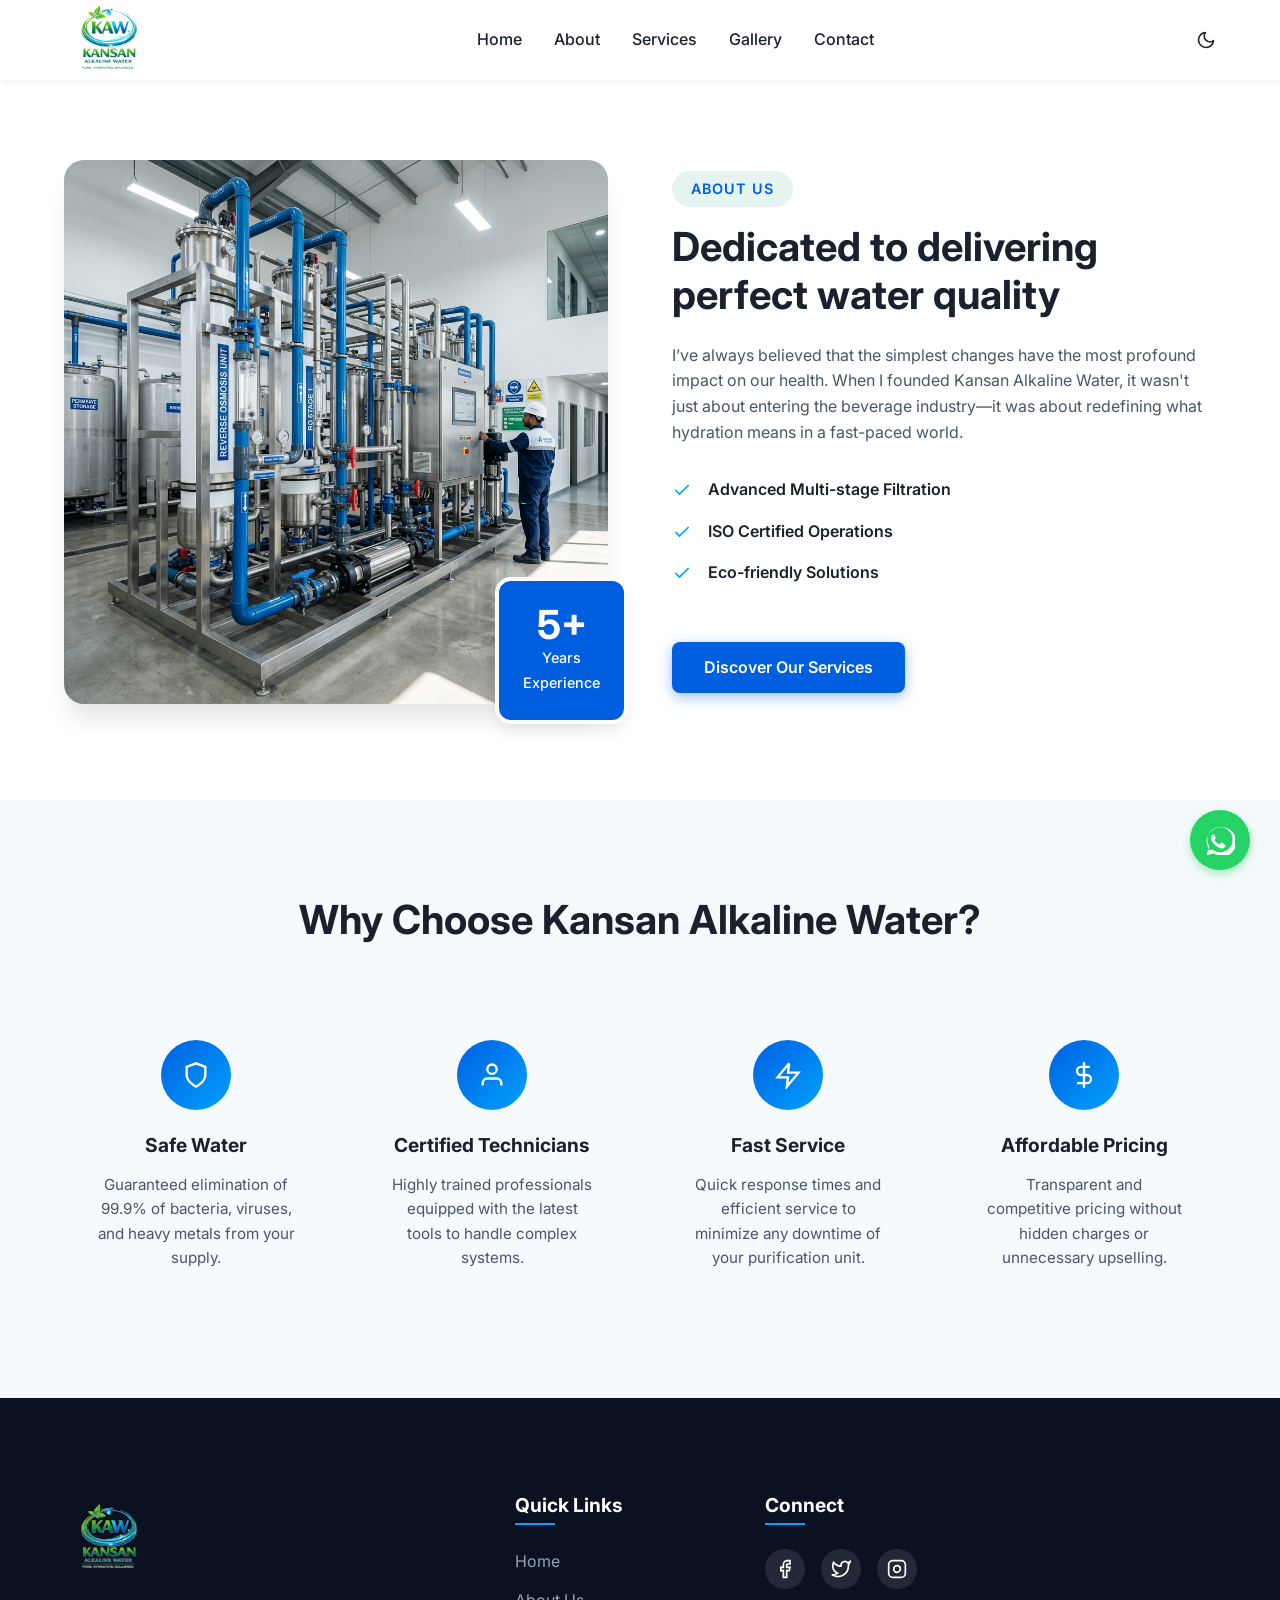
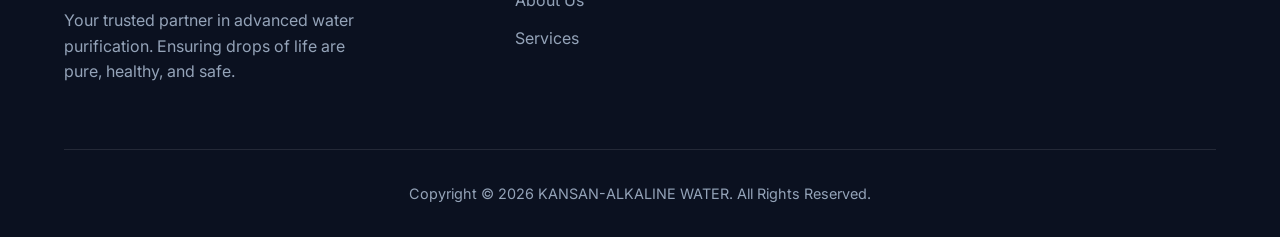
==== about.html @ c87a44a2 "first commit" ====
<!DOCTYPE html>
<html lang="en">

<head>
    <meta charset="UTF-8">
    <meta name="viewport" content="width=device-width, initial-scale=1.0">
    <link rel="icon" type="image/png" href="images/main_logo.png">
    <title>About Us | Kansan Alkaline Water</title>
    <meta name="description"
        content="Learn about Kansan Alkaline Water and our mission to provide the highest quality water purification solutions in Mathura. Over 5 years of experience in RO technology.">
    
    <!-- Canonical Tag -->
    <link rel="canonical" href="https://kansanalkalinewater.com/about.html">

    <!-- Open Graph / Facebook -->
    <meta property="og:type" content="website">
    <meta property="og:url" content="https://kansanalkalinewater.com/about.html">
    <meta property="og:title" content="About Us | Kansan Alkaline Water">
    <meta property="og:description" content="Dedicated to delivering perfect water quality with advanced RO technology. Learn about our journey and expertise.">
    <meta property="og:image" content="https://kansanalkalinewater.com/images/meta-banner.jpg">

    <!-- Twitter -->
    <meta property="twitter:card" content="summary_large_image">
    <meta property="twitter:url" content="https://kansanalkalinewater.com/about.html">
    <meta property="twitter:title" content="About Us | Kansan Alkaline Water">
    <meta property="twitter:description" content="Dedicated to delivering perfect water quality with advanced RO technology. Learn about our journey and expertise.">
    <meta property="twitter:image" content="https://kansanalkalinewater.com/images/meta-banner.jpg">

    <link rel="preconnect" href="https://fonts.googleapis.com">
    <link rel="preconnect" href="https://fonts.gstatic.com" crossorigin>
    <link href="https://fonts.googleapis.com/css2?family=Inter:wght@300;400;500;600;700&display=swap" rel="stylesheet">
    <link rel="stylesheet" href="style.css">
</head>
</head>

<body>

    <!-- Sticky Navbar -->
    <header class="navbar" id="navbar">
        <div class="container nav-container">
            <a href="index.html" class="logo">
                <img src="images/main_logo.png" alt="KANSAN-ALKALINE WATER" height="90px" width="90px">

                <!-- <img src="images/ro_logo.jpeg" alt="Logo" class="nav-logo-img"> -->
            </a>
            <nav class="nav-links">
                <a href="index.html">Home</a>
                <a href="about.html">About</a>
                <a href="services.html">Services</a>
                <a href="gallery.html">Gallery</a>
                <a href="contact.html">Contact</a>
            </nav>
            <div class="header-actions">
                <button class="theme-toggle" aria-label="Toggle Dark Mode">
                    <svg class="moon-icon" xmlns="http://www.w3.org/2000/svg" width="20" height="20" viewBox="0 0 24 24"
                        fill="none" stroke="currentColor" stroke-width="2" stroke-linecap="round"
                        stroke-linejoin="round">
                        <path d="M21 12.79A9 9 0 1 1 11.21 3 7 7 0 0 0 21 12.79z"></path>
                    </svg>
                    <svg class="sun-icon" xmlns="http://www.w3.org/2000/svg" width="20" height="20" viewBox="0 0 24 24"
                        fill="none" stroke="currentColor" stroke-width="2" stroke-linecap="round"
                        stroke-linejoin="round">
                        <circle cx="12" cy="12" r="5"></circle>
                        <line x1="12" y1="1" x2="12" y2="3"></line>
                        <line x1="12" y1="21" x2="12" y2="23"></line>
                        <line x1="4.22" y1="4.22" x2="5.64" y2="5.64"></line>
                        <line x1="18.36" y1="18.36" x2="19.78" y2="19.78"></line>
                        <line x1="1" y1="12" x2="3" y2="12"></line>
                        <line x1="21" y1="12" x2="23" y2="12"></line>
                        <line x1="4.22" y1="19.78" x2="5.64" y2="18.36"></line>
                        <line x1="18.36" y1="5.64" x2="19.78" y2="4.22"></line>
                    </svg>
                </button>
                <div class="hamburger" id="hamburger">
                    <span class="bar"></span>
                    <span class="bar"></span>
                    <span class="bar"></span>
                </div>
            </div>
        </div>
    </header>

    <!-- Mobile Menu Overlay -->
    <div class="mobile-menu" id="mobile-menu">
        <a href="index.html" class="mobile-link">Home</a>
        <a href="about.html" class="mobile-link">About</a>
        <a href="services.html" class="mobile-link">Services</a>
        <a href="gallery.html" class="mobile-link">Gallery</a>
        <a href="contact.html" class="mobile-link">Contact</a>
    </div>

    <main>
        <!-- About Section -->
        <section id="about" class="section about-section" style="padding-top: 10rem;">
        <div class="container about-container">
            <div class="about-image-wrapper reveal-left">
                <img src="images/about_ro.png" alt="Advanced RO Plant System" class="about-image" loading="lazy">
                <div class="experience-badge">
                    <span class="exp-number">5+</span>
                    <span class="exp-text">Years<br>Experience</span>
                </div>
            </div>
            <div class="about-content reveal-right">
                <div class="section-badge">About Us</div>
                <h2>Dedicated to delivering perfect water quality</h2>
                <p>I’ve always believed that the simplest changes have the most profound impact on our health. When I
                    founded Kansan Alkaline Water, it wasn't just about entering the beverage industry—it was about
                    redefining what hydration means in a fast-paced world.</p>
                <ul class="feature-list">
                    <li><svg viewBox="0 0 24 24" width="20" height="20" stroke="currentColor" stroke-width="2"
                            fill="none">
                            <polyline points="20 6 9 17 4 12"></polyline>
                        </svg> Advanced Multi-stage Filtration</li>
                    <li><svg viewBox="0 0 24 24" width="20" height="20" stroke="currentColor" stroke-width="2"
                            fill="none">
                            <polyline points="20 6 9 17 4 12"></polyline>
                        </svg> ISO Certified Operations</li>
                    <li><svg viewBox="0 0 24 24" width="20" height="20" stroke="currentColor" stroke-width="2"
                            fill="none">
                            <polyline points="20 6 9 17 4 12"></polyline>
                        </svg> Eco-friendly Solutions</li>
                </ul>
                <a href="services.html" class="btn btn-primary mt-4">Discover Our Services</a>
            </div>
        </div>
    </section>

    <!-- Why Choose Us Section -->
    <section class="section why-choose-us bg-light">
        <div class="container">
            <div class="section-header center reveal-up">
                <h2>Why Choose Kansan Alkaline Water?</h2>
            </div>
            <div class="features-grid">
                <div class="feature-item reveal-up">
                    <div class="feature-icon"><svg viewBox="0 0 24 24" width="28" height="28" stroke="currentColor"
                            stroke-width="2" fill="none">
                            <path d="M12 22s8-4 8-10V5l-8-3-8 3v7c0 6 8 10 8 10z"></path>
                        </svg></div>
                    <h4>Safe Water</h4>
                    <p>Guaranteed elimination of 99.9% of bacteria, viruses, and heavy metals from your supply.</p>
                </div>
                <div class="feature-item reveal-up delay-1">
                    <div class="feature-icon"><svg viewBox="0 0 24 24" width="28" height="28" stroke="currentColor"
                            stroke-width="2" fill="none">
                            <path d="M20 21v-2a4 4 0 0 0-4-4H8a4 4 0 0 0-4 4v2"></path>
                            <circle cx="12" cy="7" r="4"></circle>
                        </svg></div>
                    <h4>Certified Technicians</h4>
                    <p>Highly trained professionals equipped with the latest tools to handle complex systems.</p>
                </div>
                <div class="feature-item reveal-up delay-2">
                    <div class="feature-icon"><svg viewBox="0 0 24 24" width="28" height="28" stroke="currentColor"
                            stroke-width="2" fill="none">
                            <polyline points="13 2 3 14 12 14 11 22 21 10 12 10 13 2"></polyline>
                        </svg></div>
                    <h4>Fast Service</h4>
                    <p>Quick response times and efficient service to minimize any downtime of your purification unit.
                    </p>
                </div>
                <div class="feature-item reveal-up delay-3">
                    <div class="feature-icon"><svg viewBox="0 0 24 24" width="28" height="28" stroke="currentColor"
                            stroke-width="2" fill="none">
                            <line x1="12" y1="1" x2="12" y2="23"></line>
                            <path d="M17 5H9.5a3.5 3.5 0 0 0 0 7h5a3.5 3.5 0 0 1 0 7H6"></path>
                        </svg></div>
                    <h4>Affordable Pricing</h4>
                    <p>Transparent and competitive pricing without hidden charges or unnecessary upselling.</p>
                </div>
            </div>
        </div>
    </section>

    </main>

    <!-- Floating WhatsApp Button -->
    <a href="https://wa.me/9760572420" target="_blank" rel="noopener noreferrer" class="whatsapp-btn"
        aria-label="Chat on WhatsApp">
        <svg viewBox="0 0 24 24" width="30" height="30" fill="white">
            <path
                d="M12.031 24c-1.78-.002-3.52-.45-5.06-1.28l-5.69 1.49 1.52-5.55A11.96 11.96 0 0 1 1.2 13.5C1.196 6.89 6.57 1.51 13.18 1.5c6.61.01 11.98 5.39 11.98 12-.01 6.61-5.38 11.99-11.99 12h-.14zm-5.46-3.8l.35.21c1.51.91 3.25 1.39 5.06 1.4 5.56 0 10.08-4.52 10.08-10.08S17.55 1.65 11.99 1.65 1.91 6.17 1.92 11.73c0 1.77.46 3.5 1.35 5.01l.23.38-.89 3.26 3.36-.88zm8.79-5.18c-.28-.14-1.63-.8-1.88-.9-.25-.09-.43-.14-.62.14-.19.28-.71.9-.87 1.09-.16.18-.32.21-.59.07-.28-.14-1.16-.43-2.21-1.37-.81-.73-1.35-1.63-1.51-1.91-.16-.28-.02-.43.12-.57.13-.13.28-.32.42-.48.14-.16.19-.28.28-.46.09-.19.05-.35-.02-.48-.07-.14-.62-1.5-.85-2.05-.22-.54-.45-.47-.62-.48h-.53c-.19 0-.5.07-.76.35-.26.28-1 1.01-1 2.45 0 1.44 1.03 2.83 1.17 3.01.14.18 2.05 3.25 4.96 4.5.69.3 1.23.48 1.65.61.69.22 1.32.19 1.82.11.56-.08 1.63-.67 1.86-1.31.23-.64.23-1.19.16-1.31-.07-.11-.26-.18-.54-.32z" />
        </svg>
    </a>

    <!-- Footer -->
    <footer class="footer">
        <div class="container">
            <div class="footer-grid">
                <div class="footer-col">
                    <div class="footer-logo">
                        <img src="images/main_logo.png" alt="Logo" class="nav-logo-img">
                    </div>
                    <p class="footer-text">Your trusted partner in advanced water purification. Ensuring drops of life
                        are pure, healthy, and safe.</p>
                </div>
                <div class="footer-col">
                    <h4>Quick Links</h4>
                    <ul class="footer-links">
                        <li><a href="index.html">Home</a></li>
                        <li><a href="about.html">About Us</a></li>
                        <li><a href="services.html">Services</a></li>
                    </ul>
                </div>

                <div class="footer-col">
                    <h4>Connect</h4>
                    <div class="social-links">
                        <a href="#" aria-label="Facebook"><svg viewBox="0 0 24 24" width="20" height="20"
                                stroke="currentColor" stroke-width="2" fill="none">
                                <path d="M18 2h-3a5 5 0 0 0-5 5v3H7v4h3v8h4v-8h3l1-4h-4V7a1 1 0 0 1 1-1h3z"></path>
                            </svg></a>
                        <a href="#" aria-label="Twitter"><svg viewBox="0 0 24 24" width="20" height="20"
                                stroke="currentColor" stroke-width="2" fill="none">
                                <path
                                    d="M23 3a10.9 10.9 0 0 1-3.14 1.53 4.48 4.48 0 0 0-7.86 3v1A10.66 10.66 0 0 1 3 4s-4 9 5 13a11.64 11.64 0 0 1-7 2c9 5 20 0 20-11.5a4.5 4.5 0 0 0-.08-.83A7.72 7.72 0 0 0 23 3z">
                                </path>
                            </svg></a>
                        <a href="#" aria-label="Instagram"><svg viewBox="0 0 24 24" width="20" height="20"
                                stroke="currentColor" stroke-width="2" fill="none">
                                <rect x="2" y="2" width="20" height="20" rx="5" ry="5"></rect>
                                <path d="M16 11.37A4 4 0 1 1 12.63 8 4 4 0 0 1 16 11.37z"></path>
                                <line x1="17.5" y1="6.5" x2="17.51" y2="6.5"></line>
                            </svg></a>
                    </div>
                </div>
            </div>
            <div class="footer-bottom">
                <p>Copyright &copy; <span id="current-year"></span> KANSAN-ALKALINE WATER. All Rights Reserved.</p>
            </div>
        </div>
    </footer>

    <script src="script.js"></script>
</body>

</html>
---- style.css ----
:root {
  /* Minimal Color Palette */
  --primary-color: #005fdf;
  --secondary-color: #00a2ff;
  --light-aqua: #e6f4f1;
  --text-main: #1a202c;
  --text-muted: #4a5568;
  --bg-color: #ffffff;
  --bg-light: #f7fafc;
  --border-color: #e2e8f0;

  --card-bg: #ffffff;
  --nav-bg: rgba(255, 255, 255, 0.95);

  --shadow-sm: 0 4px 6px -1px rgba(0, 0, 0, 0.05);
  --shadow-md: 0 10px 15px -3px rgba(0, 0, 0, 0.08);
  --shadow-lg: 0 20px 25px -5px rgba(0, 0, 0, 0.1);
  --transition: all 0.3s cubic-bezier(0.4, 0, 0.2, 1);
  --font-family: 'Inter', sans-serif;
}

* {
  margin: 0;
  padding: 0;
  box-sizing: border-box;
}

html {
  scroll-behavior: smooth;
  font-size: 16px;
}

body {
  font-family: var(--font-family);
  color: var(--text-main);
  background-color: var(--bg-color);
  line-height: 1.6;
  overflow-x: hidden;
}

a {
  text-decoration: none;
  color: inherit;
}

ul {
  list-style: none;
}

img {
  max-width: 100%;
  height: auto;
  display: block;
}

/* Utilities */
.container {
  max-width: 1200px;
  margin: 0 auto;
  padding: 0 1.5rem;
}

.section {
  padding: 6rem 0;
}

.bg-light {
  background-color: var(--bg-light);
}

.section-header {
  text-align: center;
  margin-bottom: 4rem;
}

.section-header.center {
  text-align: center;
}

.section-badge {
  display: inline-block;
  padding: 0.4rem 1.2rem;
  background-color: var(--light-aqua);
  color: var(--primary-color);
  border-radius: 50px;
  font-weight: 600;
  font-size: 0.9rem;
  margin-bottom: 1rem;
  text-transform: uppercase;
  letter-spacing: 1px;
}

h1,
h2,
h3,
h4 {
  font-weight: 700;
  line-height: 1.2;
}

h2 {
  font-size: 2.5rem;
  margin-bottom: 1.5rem;
  color: var(--text-main);
}

/* Typography Gradient */
.gradient-text {
  background: linear-gradient(135deg, var(--primary-color), var(--secondary-color));
  -webkit-background-clip: text;
  -webkit-text-fill-color: transparent;
  background-clip: text;
}

.mt-4 {
  margin-top: 1.5rem;
}

/* Buttons */
.btn {
  display: inline-block;
  padding: 0.8rem 2rem;
  border-radius: 8px;
  font-weight: 600;
  font-size: 1rem;
  cursor: pointer;
  transition: var(--transition);
  text-align: center;
  border: none;
}

.btn-primary {
  background-color: var(--primary-color);
  color: white;
  box-shadow: 0 4px 14px 0 rgba(0, 95, 223, 0.39);
}

.btn-primary:hover {
  background-color: var(--secondary-color);
  transform: translateY(-2px);
  box-shadow: 0 6px 20px rgba(0, 162, 255, 0.4);
}

.btn-secondary {
  background-color: transparent;
  color: var(--primary-color);
  border: 2px solid var(--primary-color);
}

.btn-secondary:hover {
  background-color: var(--light-aqua);
  border-color: var(--primary-color);
}

/* Navbar */
.navbar {
  position: fixed;
  top: 0;
  left: 0;
  width: 100%;
  background-color: var(--nav-bg);
  backdrop-filter: blur(10px);
  z-index: 1000;
  box-shadow: var(--shadow-sm);
  transition: var(--transition);
}

.nav-container {
  display: flex;
  justify-content: space-between;
  align-items: center;
  height: 80px;
}

.logo {
  display: flex;
  align-items: center;
  gap: 0.5rem;
  font-size: 1.5rem;
  font-weight: 700;
  color: var(--primary-color);
}

.nav-logo-img {
  max-height: 50px;
  width: auto;
  object-fit: contain;
}

.footer-logo img {
  max-height: 90px;
  width: auto;
  object-fit: contain;
}

.nav-links {
  display: flex;
  gap: 2rem;
}

.nav-links a {
  font-weight: 500;
  color: var(--text-main);
  position: relative;
  transition: var(--transition);
}

.nav-links a::after {
  content: '';
  position: absolute;
  bottom: -4px;
  left: 0;
  width: 0;
  height: 2px;
  background-color: var(--primary-color);
  transition: var(--transition);
}

.nav-links a:hover {
  color: var(--primary-color);
}

.nav-links a:hover::after {
  width: 100%;
}

.hamburger {
  display: none;
  flex-direction: column;
  gap: 6px;
  cursor: pointer;
  z-index: 1001;
}

.hamburger .bar {
  width: 25px;
  height: 3px;
  background-color: var(--text-main);
  transition: var(--transition);
}

.hamburger.active .bar:nth-child(1) {
  transform: translateY(9px) rotate(45deg);
}

.hamburger.active .bar:nth-child(2) {
  opacity: 0;
}

.hamburger.active .bar:nth-child(3) {
  transform: translateY(-9px) rotate(-45deg);
}

.mobile-menu {
  position: fixed;
  top: 0;
  left: 100%;
  width: 100%;
  height: 100vh;
  background-color: var(--bg-color);
  display: flex;
  flex-direction: column;
  align-items: center;
  justify-content: center;
  gap: 2rem;
  transition: var(--transition);
  z-index: 999;
}

.mobile-menu.active {
  left: 0;
}

.mobile-link {
  font-size: 1.5rem;
  font-weight: 600;
  color: var(--text-main);
}

/* Hero Section */
.hero {
  height: 100vh;
  background: url("images/water_building.jpeg") center/cover no-repeat;
  position: relative;
  display: flex;
  align-items: center;
  justify-content: center;
  text-align: center;
  color: white;
}

.overlay {
  position: absolute;
  top: 0;
  left: 0;
  width: 100%;
  height: 100%;
  background: linear-gradient(rgba(0, 0, 0, 0.75),
      rgba(0, 0, 0, 0.55));
}

.hero-content {
  position: relative;
  z-index: 2;
  max-width: 900px;
  padding: 20px;
}

.hero-content h1 {
  font-size: clamp(50px, 7vw, 90px);
  font-weight: 800;
  letter-spacing: 3px;
  margin: 0;
}

.hero-content h1 span {
  display: block;
  color: #2ea8ff;
  text-shadow: 0 0 20px rgba(0, 170, 255, 0.7);
}

.hero-content p {
  margin-top: 25px;
  font-size: 20px;
  line-height: 1.6;
  opacity: 0.95;
}

.hero .btn {
  display: inline-block;
  margin-top: 35px;
  padding: 14px 38px;
  border: 2px solid #2ea8ff;
  color: #2ea8ff;
  text-decoration: none;
  border-radius: 10px;
  font-weight: 600;
  transition: 0.3s;
  background: transparent;
}

.hero .btn:hover {
  background: #2ea8ff;
  color: white;
}

/* About Section */
.about-container {
  display: grid;
  grid-template-columns: 1fr 1fr;
  gap: 4rem;
  align-items: center;
}

.about-image-wrapper {
  position: relative;
  border-radius: 20px;
}

.about-image {
  border-radius: 20px;
  box-shadow: var(--shadow-lg);
  object-fit: cover;
  min-height: 500px;
}

.experience-badge {
  position: absolute;
  bottom: -20px;
  right: -20px;
  background-color: var(--primary-color);
  color: white;
  padding: 1.5rem;
  border-radius: 16px;
  text-align: center;
  box-shadow: var(--shadow-md);
  border: 4px solid white;
}

.exp-number {
  display: block;
  font-size: 2.5rem;
  font-weight: 700;
  line-height: 1;
}

.exp-text {
  font-size: 0.9rem;
  font-weight: 500;
}

.about-content p {
  color: var(--text-muted);
  margin-bottom: 1.5rem;
}

.feature-list {
  margin: 2rem 0;
}

.feature-list li {
  display: flex;
  align-items: center;
  gap: 1rem;
  margin-bottom: 1rem;
  font-weight: 600;
  color: var(--text-main);
}

.feature-list svg {
  color: var(--secondary-color);
}

/* Services Section */
.services-grid {
  display: grid;
  grid-template-columns: repeat(auto-fit, minmax(300px, 1fr));
  gap: 2rem;
}

.service-card {
  background: var(--card-bg);
  padding: 2.5rem 2rem;
  border-radius: 16px;
  box-shadow: var(--shadow-md);
  transition: var(--transition);
  border: 1px solid var(--border-color);
  position: relative;
  overflow: hidden;
}

.service-card::before {
  content: '';
  position: absolute;
  top: 0;
  left: 0;
  width: 100%;
  height: 4px;
  background: linear-gradient(90deg, var(--primary-color), var(--secondary-color));
  transform: scaleX(0);
  transform-origin: left;
  transition: var(--transition);
}

.service-card:hover {
  transform: translateY(-10px);
  box-shadow: var(--shadow-lg);
}

.service-card:hover::before {
  transform: scaleX(1);
}

.service-icon {
  width: 64px;
  height: 64px;
  background-color: var(--light-aqua);
  color: var(--primary-color);
  border-radius: 12px;
  display: flex;
  justify-content: center;
  align-items: center;
  margin-bottom: 1.5rem;
}

.service-card h3 {
  margin-bottom: 1rem;
  font-size: 1.4rem;
}

.service-card p {
  color: var(--text-muted);
}

/* Why Choose Us */
.features-grid {
  display: grid;
  grid-template-columns: repeat(auto-fit, minmax(250px, 1fr));
  gap: 2rem;
  margin-top: 3rem;
}

.feature-item {
  text-align: center;
  padding: 2rem;
  border-radius: 12px;
  background: var(--bg-light);
  transition: var(--transition);
}

.feature-item:hover {
  background: var(--card-bg);
  box-shadow: var(--shadow-md);
}

.feature-icon {
  display: inline-flex;
  justify-content: center;
  align-items: center;
  width: 70px;
  height: 70px;
  border-radius: 50%;
  background: linear-gradient(135deg, var(--primary-color), var(--secondary-color));
  color: white;
  margin-bottom: 1.5rem;
}

.feature-item h4 {
  font-size: 1.2rem;
  margin-bottom: 1rem;
}

.feature-item p {
  color: var(--text-muted);
  font-size: 0.95rem;
}

/* Water Quality Section */
.container-flex {
  display: flex;
  align-items: center;
  gap: 4rem;
}

.quality-content {
  flex: 1;
}

.quality-image-wrapper {
  flex: 1;
  position: relative;
}

.quality-image {
  border-radius: 20px;
  box-shadow: var(--shadow-md);
}

.steps-container {
  margin-top: 2rem;
  display: flex;
  flex-direction: column;
  gap: 1.5rem;
}

.step-item {
  display: flex;
  gap: 1.5rem;
}

.step-number {
  width: 40px;
  height: 40px;
  flex-shrink: 0;
  background-color: var(--primary-color);
  color: white;
  border-radius: 50%;
  display: flex;
  justify-content: center;
  align-items: center;
  font-weight: 700;
  font-size: 1.2rem;
  margin-top: 5px;
}

.step-text h4 {
  font-size: 1.1rem;
  margin-bottom: 0.3rem;
}

.step-text p {
  color: var(--text-muted);
  font-size: 0.95rem;
}

/* Gallery Section */
.gallery-grid {
  display: grid;
  grid-template-columns: repeat(auto-fill, minmax(300px, 1fr));
  gap: 1.5rem;
}

.gallery-item {
  position: relative;
  border-radius: 12px;
  overflow: hidden;
  cursor: pointer;
  aspect-ratio: 4/3;
}

.gallery-item img {
  width: 100%;
  height: 100%;
  object-fit: cover;
  transition: transform 0.5s ease;
}

.gallery-overlay {
  position: absolute;
  inset: 0;
  background-color: rgba(0, 95, 223, 0.7);
  display: flex;
  justify-content: center;
  align-items: center;
  opacity: 0;
  transition: var(--transition);
}

.gallery-item:hover img {
  transform: scale(1.1);
}

.gallery-item:hover .gallery-overlay {
  opacity: 1;
}

.zoom-btn {
  background: var(--card-bg);
  color: var(--primary-color);
  border: none;
  padding: 0.6rem 1.5rem;
  border-radius: 50px;
  font-weight: 600;
  cursor: pointer;
  transform: translateY(20px);
  transition: transform 0.3s ease, background 0.3s;
}

.gallery-item:hover .zoom-btn {
  transform: translateY(0);
}

/* Lightbox */
.lightbox {
  position: fixed;
  inset: 0;
  background: rgba(0, 0, 0, 0.9);
  z-index: 2000;
  display: flex;
  justify-content: center;
  align-items: center;
  opacity: 0;
  pointer-events: none;
  transition: opacity 0.3s ease;
}

.lightbox.active {
  opacity: 1;
  pointer-events: all;
}

.lightbox-content {
  max-width: 90%;
  max-height: 90vh;
  border-radius: 8px;
  box-shadow: 0 0 30px rgba(0, 0, 0, 0.5);
  transform: scale(0.9);
  transition: transform 0.3s ease;
}

.lightbox.active .lightbox-content {
  transform: scale(1);
}

.lightbox-close {
  position: absolute;
  top: 30px;
  right: 40px;
  font-size: 3rem;
  color: white;
  cursor: pointer;
}

/* Booking Section */
.booking-section {
  background: linear-gradient(135deg, var(--light-aqua), white);
}

.booking-wrapper {
  background: var(--card-bg);
  border-radius: 20px;
  box-shadow: var(--shadow-lg);
  padding: 4rem;
  display: grid;
  grid-template-columns: 1fr 1.5fr;
  gap: 4rem;
  border: 1px solid var(--border-color);
}

.booking-text h2 {
  margin-top: 1rem;
}

.booking-text p {
  color: var(--text-muted);
  font-size: 1.1rem;
}

.form-group {
  margin-bottom: 1.5rem;
  position: relative;
}

.form-row {
  display: flex;
  gap: 1.5rem;
}

.form-group.half {
  flex: 1;
}

label {
  display: block;
  margin-bottom: 0.5rem;
  font-weight: 600;
  font-size: 0.9rem;
  color: var(--text-main);
}

input,
select {
  width: 100%;
  padding: 1rem;
  border: 1px solid var(--border-color);
  border-radius: 8px;
  font-family: inherit;
  font-size: 1rem;
  transition: var(--transition);
  background: var(--bg-light);
}

input:focus,
select:focus {
  outline: none;
  border-color: var(--primary-color);
  background: var(--card-bg);
  box-shadow: 0 0 0 3px rgba(0, 95, 223, 0.1);
}

.submit-btn {
  width: 100%;
  margin-top: 1rem;
}

.error-msg {
  color: #e53e3e;
  font-size: 0.8rem;
  margin-top: 0.4rem;
  display: none;
  position: absolute;
  bottom: -20px;
}

.form-group.error input,
.form-group.error select {
  border-color: #e53e3e;
}

.form-group.error .error-msg {
  display: block;
}

.form-success {
  display: none;
  text-align: center;
  padding: 3rem 0;
}

.form-success.active {
  display: block;
  animation: fadeUp 0.5s ease forwards;
}

.form-success svg {
  margin-bottom: 1rem;
}

.form-success h3 {
  color: var(--text-main);
  margin-bottom: 0.5rem;
}

.form-success p {
  color: var(--text-muted);
}

/* Testimonials Section */
.testimonial-slider-container {
  max-width: 800px;
  margin: 0 auto;
  text-align: center;
  position: relative;
}

.testimonial-slider {
  position: relative;
  min-height: 200px;
}

.testimonial-slide {
  position: absolute;
  top: 0;
  left: 0;
  width: 100%;
  opacity: 0;
  transform: translateX(20px);
  transition: all 0.5s ease;
  pointer-events: none;
}

.testimonial-slide.active {
  opacity: 1;
  transform: translateX(0);
  pointer-events: all;
  position: relative;
}

.stars {
  color: #fbbf24;
  font-size: 1.5rem;
  letter-spacing: 2px;
  margin-bottom: 1rem;
}

.review-text {
  font-size: 1.25rem;
  font-weight: 500;
  font-style: italic;
  margin-bottom: 2rem;
  color: var(--text-main);
}

.client-name {
  font-size: 1.1rem;
  margin-bottom: 0.2rem;
}

.client-role {
  color: var(--text-muted);
  font-size: 0.9rem;
}

.slider-dots {
  display: flex;
  justify-content: center;
  gap: 0.5rem;
  margin-top: 2rem;
}

.dot {
  width: 10px;
  height: 10px;
  background: var(--border-color);
  border-radius: 50%;
  cursor: pointer;
  transition: var(--transition);
}

.dot.active {
  background: var(--primary-color);
  transform: scale(1.3);
}

/* FAQ Section */
.faq-container {
  max-width: 800px;
  margin: 0 auto;
}

.faq-item {
  border: 1px solid var(--border-color);
  border-radius: 8px;
  margin-bottom: 1rem;
  overflow: hidden;
}

.faq-question {
  width: 100%;
  text-align: left;
  padding: 1.5rem;
  background: var(--card-bg);
  border: none;
  font-size: 1.1rem;
  font-weight: 600;
  color: var(--text-main);
  cursor: pointer;
  display: flex;
  justify-content: space-between;
  align-items: center;
  transition: var(--transition);
}

.faq-question:hover {
  background: var(--bg-light);
}

.faq-question .arrow {
  position: relative;
  width: 16px;
  height: 16px;
}

.faq-question .arrow::before,
.faq-question .arrow::after {
  content: '';
  position: absolute;
  top: 50%;
  left: 50%;
  width: 14px;
  height: 2px;
  background: var(--text-muted);
  transform: translate(-50%, -50%);
  transition: var(--transition);
}

.faq-question .arrow::after {
  transform: translate(-50%, -50%) rotate(90deg);
}

.faq-item.active .faq-question .arrow::after {
  transform: translate(-50%, -50%) rotate(0deg);
}

.faq-item.active .faq-question {
  color: var(--primary-color);
}

.faq-answer {
  max-height: 0;
  overflow: hidden;
  transition: max-height 0.3s ease;
  background: var(--card-bg);
}

.faq-answer p {
  padding: 0 1.5rem 1.5rem;
  color: var(--text-muted);
}

/* Contact Section */
.contact-grid {
  display: grid;
  grid-template-columns: 1fr 1fr;
  gap: 3rem;
  background: var(--card-bg);
  border-radius: 20px;
  overflow: hidden;
  box-shadow: var(--shadow-lg);
}

.contact-info {
  padding: 4rem;
  display: flex;
  flex-direction: column;
  gap: 2rem;
  background: linear-gradient(135deg, var(--primary-color), var(--secondary-color));
  color: white;
}

.info-item {
  display: flex;
  gap: 1.5rem;
}

.info-icon {
  width: 50px;
  height: 50px;
  background: rgba(255, 255, 255, 0.2);
  border-radius: 50%;
  display: flex;
  justify-content: center;
  align-items: center;
  flex-shrink: 0;
}

.info-item h4 {
  font-size: 1.2rem;
  margin-bottom: 0.5rem;
}

.info-item p {
  color: rgba(255, 255, 255, 0.8);
  line-height: 1.5;
}

/* Floating WhatsApp */
.whatsapp-btn {
  position: fixed;
  bottom: 30px;
  right: 30px;
  width: 60px;
  height: 60px;
  background-color: #25d366;
  border-radius: 50%;
  display: flex;
  justify-content: center;
  align-items: center;
  box-shadow: 0 4px 10px rgba(37, 211, 102, 0.4);
  z-index: 1000;
  transition: var(--transition);
  animation: bounce 2s infinite ease-in-out;
}

.whatsapp-btn:hover {
  transform: scale(1.1);
}

@keyframes bounce {

  0%,
  100% {
    transform: translateY(0);
  }

  50% {
    transform: translateY(-10px);
  }
}

/* Footer */
.footer {
  background-color: #0b1120;
  color: white;
  padding: 6rem 0 2rem;
}

.footer-grid {
  display: grid;
  grid-template-columns: 2fr 1fr 1fr 1fr;
  gap: 3rem;
  margin-bottom: 4rem;
}

.footer-logo {
  display: flex;
  align-items: center;
  gap: 0.5rem;
  font-size: 2rem;
  font-weight: 700;
  margin-bottom: 1.5rem;
  color: white;
}

.footer-logo svg {
  color: var(--secondary-color);
}

.footer-text {
  color: #94a3b8;
  max-width: 300px;
}

.footer-col h4 {
  font-size: 1.2rem;
  margin-bottom: 1.5rem;
  position: relative;
  padding-bottom: 0.5rem;
}

.footer-col h4::after {
  content: '';
  position: absolute;
  bottom: 0;
  left: 0;
  width: 40px;
  height: 2px;
  background-color: var(--secondary-color);
}

.footer-links li {
  margin-bottom: 0.8rem;
}

.footer-links a {
  color: #94a3b8;
  transition: var(--transition);
}

.footer-links a:hover {
  color: white;
  padding-left: 5px;
}

.social-links {
  display: flex;
  gap: 1rem;
}

.social-links a {
  width: 40px;
  height: 40px;
  background: rgba(255, 255, 255, 0.1);
  border-radius: 50%;
  display: flex;
  justify-content: center;
  align-items: center;
  color: white;
  transition: var(--transition);
}

.social-links a:hover {
  background: var(--primary-color);
  transform: translateY(-3px);
}

.footer-bottom {
  text-align: center;
  padding-top: 2rem;
  border-top: 1px solid rgba(255, 255, 255, 0.1);
  color: #94a3b8;
  font-size: 0.9rem;
}

/* Animations */
.animated-title .text-line {
  display: inline-block;
  opacity: 0;
  animation: slideInDown 0.8s ease forwards;
}

.animated-gradient {
  display: inline-block;
  opacity: 0;
  background: linear-gradient(to right, var(--primary-color), var(--secondary-color), #00d2ff, var(--primary-color));
  background-size: 300% auto;
  animation: slideInUp 0.8s ease 0.4s forwards, gradientShine 4s linear infinite 1.2s;
  -webkit-background-clip: text;
  -webkit-text-fill-color: transparent;
  background-clip: text;
}

@keyframes slideInDown {
  from {
    opacity: 0;
    transform: translateY(-20px);
  }

  to {
    opacity: 1;
    transform: translateY(0);
  }
}

@keyframes slideInUp {
  from {
    opacity: 0;
    transform: translateY(20px);
  }

  to {
    opacity: 1;
    transform: translateY(0);
  }
}

@keyframes gradientShine {
  0% {
    background-position: 0% center;
  }

  100% {
    background-position: 300% center;
  }
}

.reveal-up {
  opacity: 0;
  transform: translateY(40px);
  transition: opacity 0.8s ease, transform 0.8s ease;
}

.reveal-left {
  opacity: 0;
  transform: translateX(-40px);
  transition: opacity 0.8s ease, transform 0.8s ease;
}

.reveal-right {
  opacity: 0;
  transform: translateX(40px);
  transition: opacity 0.8s ease, transform 0.8s ease;
}

.reveal-up.active,
.reveal-left.active,
.reveal-right.active {
  opacity: 1;
  transform: translate(0);
}

.delay-1 {
  transition-delay: 0.1s;
}

.delay-2 {
  transition-delay: 0.2s;
}

.delay-3 {
  transition-delay: 0.3s;
}

.delay-4 {
  transition-delay: 0.4s;
}

@keyframes fadeUp {
  from {
    opacity: 0;
    transform: translateY(20px);
  }

  to {
    opacity: 1;
    transform: translateY(0);
  }
}

/* Responsive Styles */
@media (max-width: 992px) {

  .about-container,
  .container-flex {
    grid-template-columns: 1fr;
    flex-direction: column;
  }

  .booking-wrapper {
    grid-template-columns: 1fr;
    padding: 2rem;
  }

  .contact-grid {
    grid-template-columns: 1fr;
  }

  .footer-grid {
    grid-template-columns: 1fr 1fr;
  }

  .hero h1 {
    font-size: 3rem;
  }
}

@media (max-width: 768px) {
  .nav-links {
    display: none;
  }

  .hamburger {
    display: flex;
  }

  .hero h1 {
    font-size: 2.5rem;
  }

  .footer-grid {
    grid-template-columns: 1fr;
  }

  .form-row {
    flex-direction: column;
    gap: 0;
  }
}


[data-theme="dark"] {
  --primary-color: #3b82f6;
  --secondary-color: #60a5fa;
  --light-aqua: #1e293b;
  --text-main: #f8fafc;
  --text-muted: #94a3b8;
  --bg-color: #0f172a;
  --bg-light: #1e293b;
  --border-color: #334155;
  --card-bg: #1e293b;
  --nav-bg: rgba(15, 23, 42, 0.95);
  --shadow-sm: 0 4px 6px -1px rgba(0, 0, 0, 0.5);
  --shadow-md: 0 10px 15px -3px rgba(0, 0, 0, 0.6);
  --shadow-lg: 0 20px 25px -5px rgba(0, 0, 0, 0.8);
}

/* Theme Toggle */
.header-actions {
  display: flex;
  align-items: center;
  gap: 1.5rem;
}

.theme-toggle {
  background: none;
  border: none;
  cursor: pointer;
  color: var(--text-main);
  display: flex;
  align-items: center;
  justify-content: center;
  transition: var(--transition);
}

.theme-toggle:hover {
  color: var(--primary-color);
}

.sun-icon {
  display: none;
}

[data-theme="dark"] .moon-icon {
  display: none;
}

[data-theme="dark"] .sun-icon {
  display: block;
}

/* Contact Section Grid */
.contact-grid {
  display: grid;
  grid-template-columns: 1fr 1fr;
  gap: 4rem;
  align-items: center;
}

.contact-image-wrapper {
  position: relative;
  width: 100%;
}

.contact-image {
  width: 100%;
  border-radius: 20px;
  box-shadow: var(--shadow-lg);
  object-fit: cover;
}

@media (max-width: 768px) {
  .contact-grid {
    grid-template-columns: 1fr;
  }
}
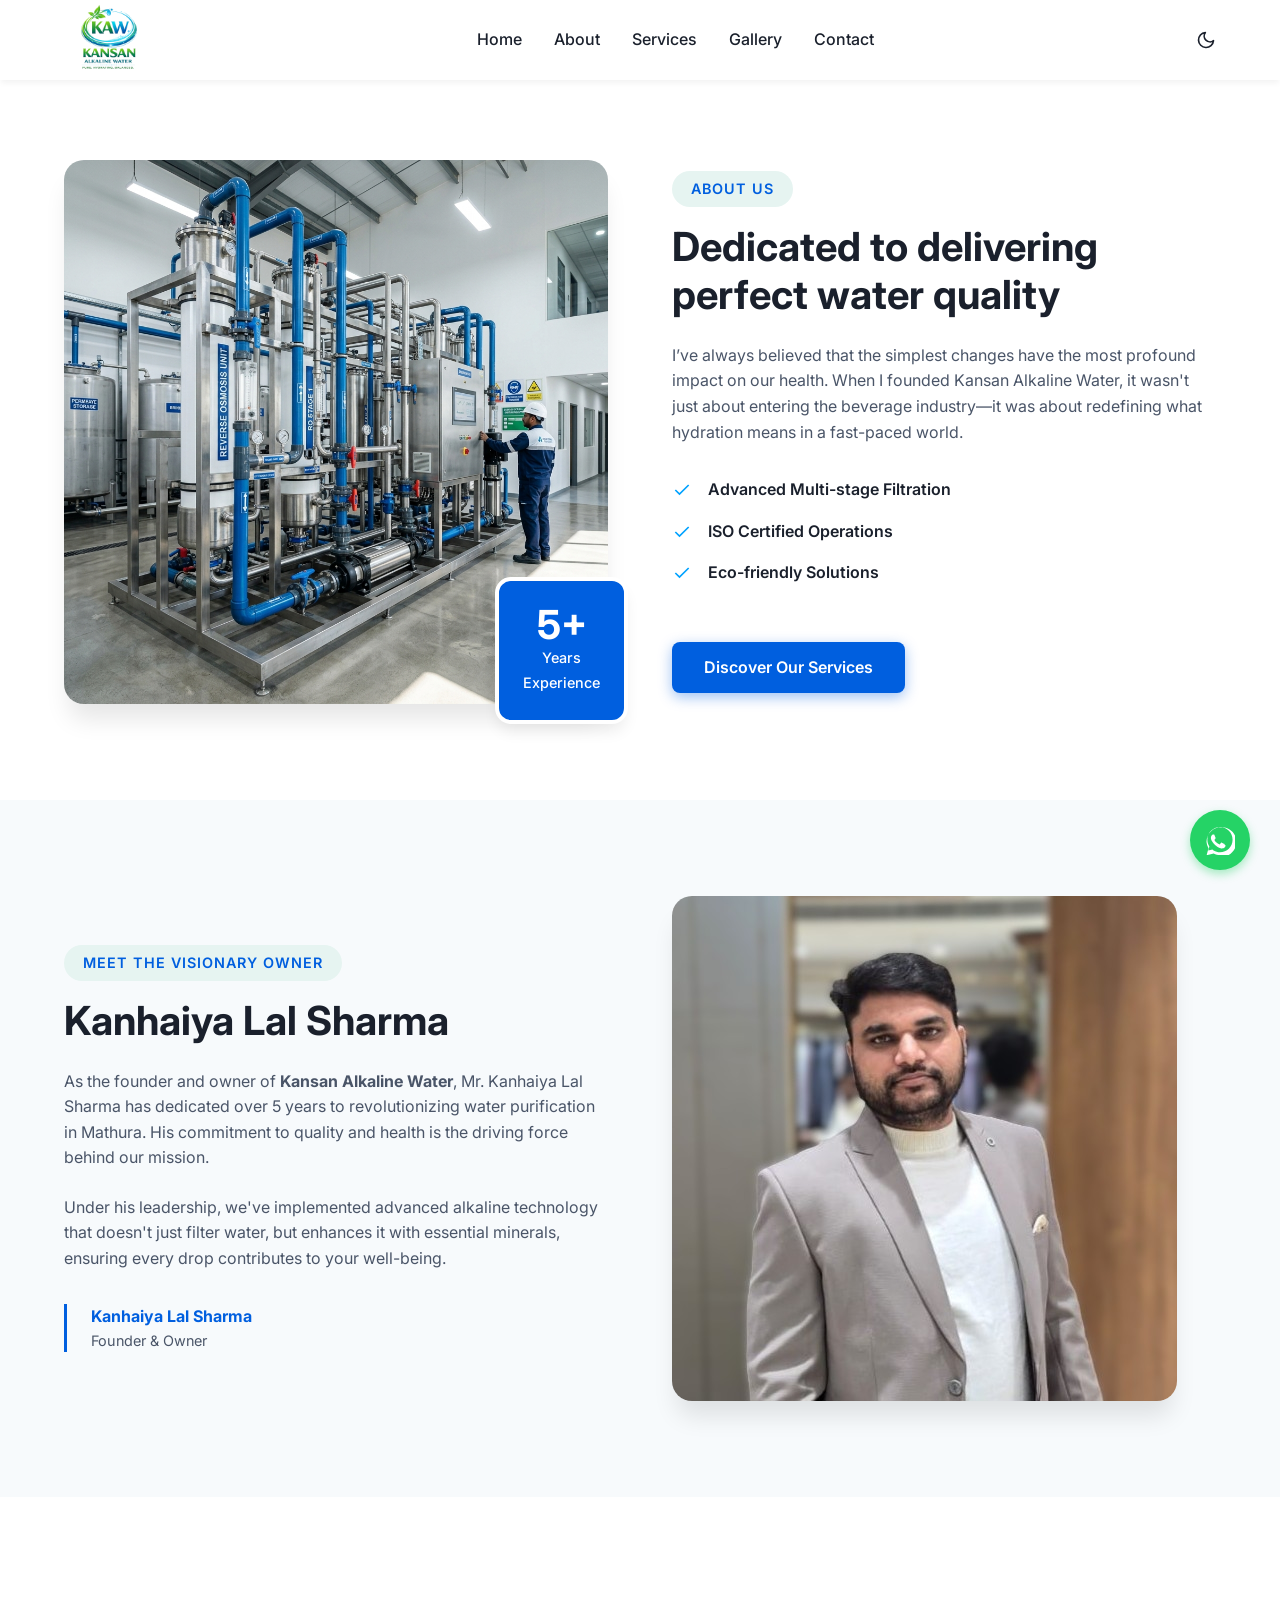
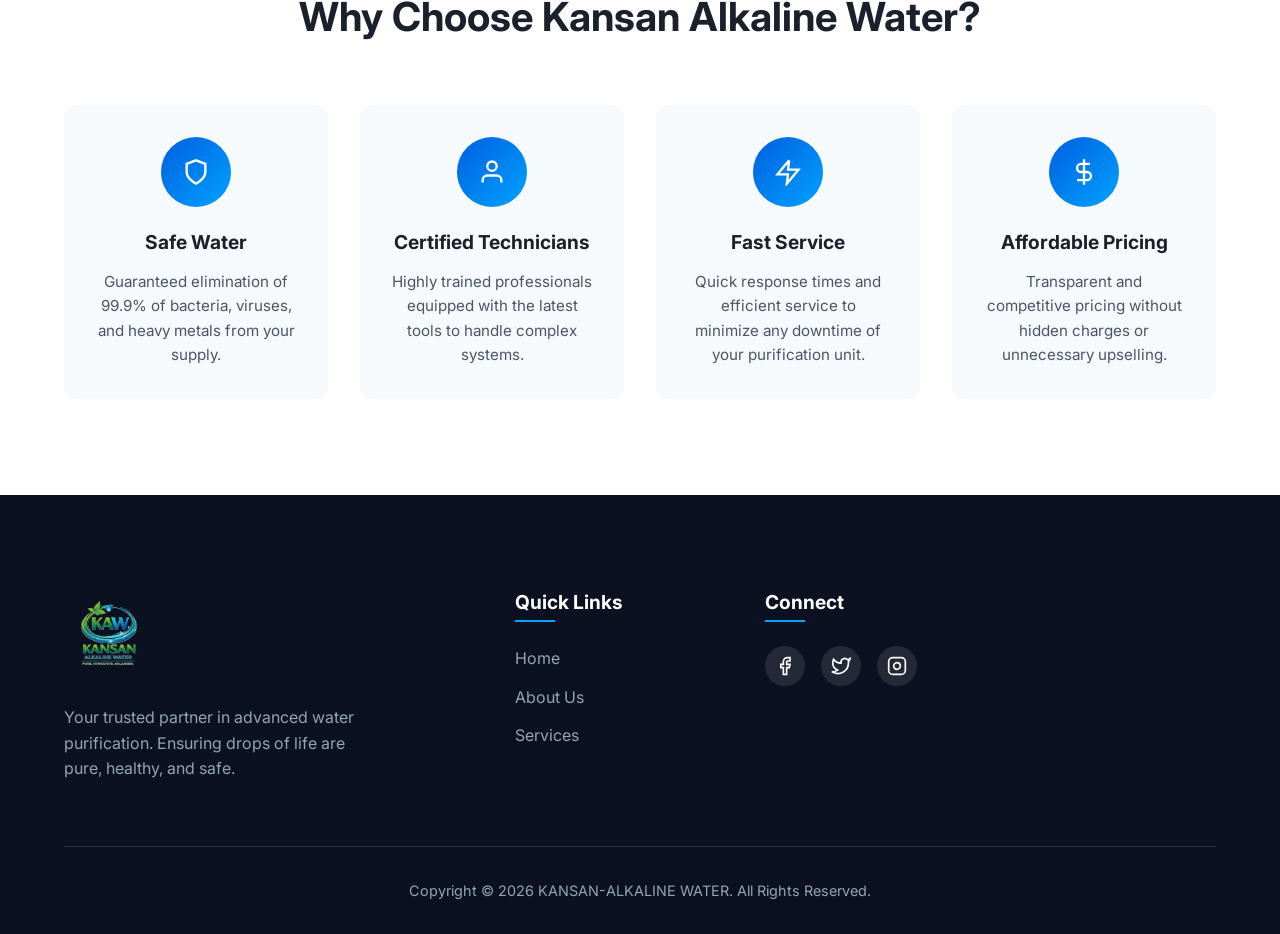
==== commit 747d6b2e: "Add RO Plant Owner section for Kanhaiya Lal Sharma" ====
--- a/about.html
+++ b/about.html
@@ -8,7 +8,7 @@
     <title>About Us | Kansan Alkaline Water</title>
     <meta name="description"
         content="Learn about Kansan Alkaline Water and our mission to provide the highest quality water purification solutions in Mathura. Over 5 years of experience in RO technology.">
-    
+
     <!-- Canonical Tag -->
     <link rel="canonical" href="https://kansanalkalinewater.com/about.html">
 
@@ -16,14 +16,16 @@
     <meta property="og:type" content="website">
     <meta property="og:url" content="https://kansanalkalinewater.com/about.html">
     <meta property="og:title" content="About Us | Kansan Alkaline Water">
-    <meta property="og:description" content="Dedicated to delivering perfect water quality with advanced RO technology. Learn about our journey and expertise.">
+    <meta property="og:description"
+        content="Dedicated to delivering perfect water quality with advanced RO technology. Learn about our journey and expertise.">
     <meta property="og:image" content="https://kansanalkalinewater.com/images/meta-banner.jpg">
 
     <!-- Twitter -->
     <meta property="twitter:card" content="summary_large_image">
     <meta property="twitter:url" content="https://kansanalkalinewater.com/about.html">
     <meta property="twitter:title" content="About Us | Kansan Alkaline Water">
-    <meta property="twitter:description" content="Dedicated to delivering perfect water quality with advanced RO technology. Learn about our journey and expertise.">
+    <meta property="twitter:description"
+        content="Dedicated to delivering perfect water quality with advanced RO technology. Learn about our journey and expertise.">
     <meta property="twitter:image" content="https://kansanalkalinewater.com/images/meta-banner.jpg">
 
     <link rel="preconnect" href="https://fonts.googleapis.com">
@@ -92,84 +94,110 @@
     <main>
         <!-- About Section -->
         <section id="about" class="section about-section" style="padding-top: 10rem;">
-        <div class="container about-container">
-            <div class="about-image-wrapper reveal-left">
-                <img src="images/about_ro.png" alt="Advanced RO Plant System" class="about-image" loading="lazy">
-                <div class="experience-badge">
-                    <span class="exp-number">5+</span>
-                    <span class="exp-text">Years<br>Experience</span>
-                </div>
-            </div>
-            <div class="about-content reveal-right">
-                <div class="section-badge">About Us</div>
-                <h2>Dedicated to delivering perfect water quality</h2>
-                <p>I’ve always believed that the simplest changes have the most profound impact on our health. When I
-                    founded Kansan Alkaline Water, it wasn't just about entering the beverage industry—it was about
-                    redefining what hydration means in a fast-paced world.</p>
-                <ul class="feature-list">
-                    <li><svg viewBox="0 0 24 24" width="20" height="20" stroke="currentColor" stroke-width="2"
-                            fill="none">
-                            <polyline points="20 6 9 17 4 12"></polyline>
-                        </svg> Advanced Multi-stage Filtration</li>
-                    <li><svg viewBox="0 0 24 24" width="20" height="20" stroke="currentColor" stroke-width="2"
-                            fill="none">
-                            <polyline points="20 6 9 17 4 12"></polyline>
-                        </svg> ISO Certified Operations</li>
-                    <li><svg viewBox="0 0 24 24" width="20" height="20" stroke="currentColor" stroke-width="2"
-                            fill="none">
-                            <polyline points="20 6 9 17 4 12"></polyline>
-                        </svg> Eco-friendly Solutions</li>
-                </ul>
-                <a href="services.html" class="btn btn-primary mt-4">Discover Our Services</a>
-            </div>
-        </div>
-    </section>
-
-    <!-- Why Choose Us Section -->
-    <section class="section why-choose-us bg-light">
-        <div class="container">
-            <div class="section-header center reveal-up">
-                <h2>Why Choose Kansan Alkaline Water?</h2>
-            </div>
-            <div class="features-grid">
-                <div class="feature-item reveal-up">
-                    <div class="feature-icon"><svg viewBox="0 0 24 24" width="28" height="28" stroke="currentColor"
-                            stroke-width="2" fill="none">
-                            <path d="M12 22s8-4 8-10V5l-8-3-8 3v7c0 6 8 10 8 10z"></path>
-                        </svg></div>
-                    <h4>Safe Water</h4>
-                    <p>Guaranteed elimination of 99.9% of bacteria, viruses, and heavy metals from your supply.</p>
-                </div>
-                <div class="feature-item reveal-up delay-1">
-                    <div class="feature-icon"><svg viewBox="0 0 24 24" width="28" height="28" stroke="currentColor"
-                            stroke-width="2" fill="none">
-                            <path d="M20 21v-2a4 4 0 0 0-4-4H8a4 4 0 0 0-4 4v2"></path>
-                            <circle cx="12" cy="7" r="4"></circle>
-                        </svg></div>
-                    <h4>Certified Technicians</h4>
-                    <p>Highly trained professionals equipped with the latest tools to handle complex systems.</p>
-                </div>
-                <div class="feature-item reveal-up delay-2">
-                    <div class="feature-icon"><svg viewBox="0 0 24 24" width="28" height="28" stroke="currentColor"
-                            stroke-width="2" fill="none">
-                            <polyline points="13 2 3 14 12 14 11 22 21 10 12 10 13 2"></polyline>
-                        </svg></div>
-                    <h4>Fast Service</h4>
-                    <p>Quick response times and efficient service to minimize any downtime of your purification unit.
-                    </p>
-                </div>
-                <div class="feature-item reveal-up delay-3">
-                    <div class="feature-icon"><svg viewBox="0 0 24 24" width="28" height="28" stroke="currentColor"
-                            stroke-width="2" fill="none">
-                            <line x1="12" y1="1" x2="12" y2="23"></line>
-                            <path d="M17 5H9.5a3.5 3.5 0 0 0 0 7h5a3.5 3.5 0 0 1 0 7H6"></path>
-                        </svg></div>
-                    <h4>Affordable Pricing</h4>
-                    <p>Transparent and competitive pricing without hidden charges or unnecessary upselling.</p>
-                </div>
-            </div>
-        </div>
-    </section>
+            <div class="container about-container">
+                <div class="about-image-wrapper reveal-left">
+                    <img src="images/about_ro.png" alt="Advanced RO Plant System" class="about-image" loading="lazy">
+                    <div class="experience-badge">
+                        <span class="exp-number">5+</span>
+                        <span class="exp-text">Years<br>Experience</span>
+                    </div>
+                </div>
+                <div class="about-content reveal-right">
+                    <div class="section-badge">About Us</div>
+                    <h2>Dedicated to delivering perfect water quality</h2>
+                    <p>I’ve always believed that the simplest changes have the most profound impact on our health. When
+                        I
+                        founded Kansan Alkaline Water, it wasn't just about entering the beverage industry—it was about
+                        redefining what hydration means in a fast-paced world.</p>
+                    <ul class="feature-list">
+                        <li><svg viewBox="0 0 24 24" width="20" height="20" stroke="currentColor" stroke-width="2"
+                                fill="none">
+                                <polyline points="20 6 9 17 4 12"></polyline>
+                            </svg> Advanced Multi-stage Filtration</li>
+                        <li><svg viewBox="0 0 24 24" width="20" height="20" stroke="currentColor" stroke-width="2"
+                                fill="none">
+                                <polyline points="20 6 9 17 4 12"></polyline>
+                            </svg> ISO Certified Operations</li>
+                        <li><svg viewBox="0 0 24 24" width="20" height="20" stroke="currentColor" stroke-width="2"
+                                fill="none">
+                                <polyline points="20 6 9 17 4 12"></polyline>
+                            </svg> Eco-friendly Solutions</li>
+                    </ul>
+                    <a href="services.html" class="btn btn-primary mt-4">Discover Our Services</a>
+                </div>
+            </div>
+        </section>
+
+        <!-- RO Plant Owner Section -->
+        <section id="owner" class="section owner-section bg-light">
+            <div class="container about-container">
+                <div class="about-content reveal-left">
+                    <div class="section-badge">Meet the Visionary Owner</div>
+                    <h2>Kanhaiya Lal Sharma</h2>
+                    <p>As the founder and owner of <strong>Kansan Alkaline Water</strong>, Mr. Kanhaiya Lal Sharma has
+                        dedicated over 5 years to revolutionizing water purification in Mathura. His commitment to
+                        quality and health is the driving force behind our mission.</p>
+                    <p>Under his leadership, we've implemented advanced alkaline technology that doesn't just filter
+                        water, but enhances it with essential minerals, ensuring every drop contributes to your
+                        well-being.</p>
+                    <div class="owner-signature mt-4">
+                        <p style="font-weight: 700; color: var(--primary-color);">Kanhaiya Lal Sharma</p>
+                        <p style="font-size: 0.9rem; color: var(--text-muted);">Founder & Owner</p>
+                    </div>
+                </div>
+                <div class="about-image-wrapper reveal-right">
+                    <img src="images/plant_owner_image.jpeg" alt="Mr. Kanhaiya Lal Sharma - RO Plant Owner"
+                        class="about-image" loading="lazy">
+                </div>
+            </div>
+        </section>
+
+        <!-- Why Choose Us Section -->
+        <section class="section why-choose-us">
+            <div class="container">
+                <div class="section-header center reveal-up">
+                    <h2>Why Choose Kansan Alkaline Water?</h2>
+                </div>
+                <div class="features-grid">
+                    <div class="feature-item reveal-up">
+                        <div class="feature-icon"><svg viewBox="0 0 24 24" width="28" height="28" stroke="currentColor"
+                                stroke-width="2" fill="none">
+                                <path d="M12 22s8-4 8-10V5l-8-3-8 3v7c0 6 8 10 8 10z"></path>
+                            </svg></div>
+                        <h4>Safe Water</h4>
+                        <p>Guaranteed elimination of 99.9% of bacteria, viruses, and heavy metals from your supply.</p>
+                    </div>
+                    <div class="feature-item reveal-up delay-1">
+                        <div class="feature-icon"><svg viewBox="0 0 24 24" width="28" height="28" stroke="currentColor"
+                                stroke-width="2" fill="none">
+                                <path d="M20 21v-2a4 4 0 0 0-4-4H8a4 4 0 0 0-4 4v2"></path>
+                                <circle cx="12" cy="7" r="4"></circle>
+                            </svg></div>
+                        <h4>Certified Technicians</h4>
+                        <p>Highly trained professionals equipped with the latest tools to handle complex systems.</p>
+                    </div>
+                    <div class="feature-item reveal-up delay-2">
+                        <div class="feature-icon"><svg viewBox="0 0 24 24" width="28" height="28" stroke="currentColor"
+                                stroke-width="2" fill="none">
+                                <polyline points="13 2 3 14 12 14 11 22 21 10 12 10 13 2"></polyline>
+                            </svg></div>
+                        <h4>Fast Service</h4>
+                        <p>Quick response times and efficient service to minimize any downtime of your purification
+                            unit.
+                        </p>
+                    </div>
+                    <div class="feature-item reveal-up delay-3">
+                        <div class="feature-icon"><svg viewBox="0 0 24 24" width="28" height="28" stroke="currentColor"
+                                stroke-width="2" fill="none">
+                                <line x1="12" y1="1" x2="12" y2="23"></line>
+                                <path d="M17 5H9.5a3.5 3.5 0 0 0 0 7h5a3.5 3.5 0 0 1 0 7H6"></path>
+                            </svg></div>
+                        <h4>Affordable Pricing</h4>
+                        <p>Transparent and competitive pricing without hidden charges or unnecessary upselling.</p>
+                    </div>
+                </div>
+            </div>
+        </section>
 
     </main>
 
--- a/style.css
+++ b/style.css
@@ -1,1345 +1,1369 @@
-:root {
-  /* Minimal Color Palette */
-  --primary-color: #005fdf;
-  --secondary-color: #00a2ff;
-  --light-aqua: #e6f4f1;
-  --text-main: #1a202c;
-  --text-muted: #4a5568;
-  --bg-color: #ffffff;
-  --bg-light: #f7fafc;
-  --border-color: #e2e8f0;
-
-  --card-bg: #ffffff;
-  --nav-bg: rgba(255, 255, 255, 0.95);
-
-  --shadow-sm: 0 4px 6px -1px rgba(0, 0, 0, 0.05);
-  --shadow-md: 0 10px 15px -3px rgba(0, 0, 0, 0.08);
-  --shadow-lg: 0 20px 25px -5px rgba(0, 0, 0, 0.1);
-  --transition: all 0.3s cubic-bezier(0.4, 0, 0.2, 1);
-  --font-family: 'Inter', sans-serif;
-}
-
-* {
-  margin: 0;
-  padding: 0;
-  box-sizing: border-box;
-}
-
-html {
-  scroll-behavior: smooth;
-  font-size: 16px;
-}
-
-body {
-  font-family: var(--font-family);
-  color: var(--text-main);
-  background-color: var(--bg-color);
-  line-height: 1.6;
-  overflow-x: hidden;
-}
-
-a {
-  text-decoration: none;
-  color: inherit;
-}
-
-ul {
-  list-style: none;
-}
-
-img {
-  max-width: 100%;
-  height: auto;
-  display: block;
-}
-
-/* Utilities */
-.container {
-  max-width: 1200px;
-  margin: 0 auto;
-  padding: 0 1.5rem;
-}
-
-.section {
-  padding: 6rem 0;
-}
-
-.bg-light {
-  background-color: var(--bg-light);
-}
-
-.section-header {
-  text-align: center;
-  margin-bottom: 4rem;
-}
-
-.section-header.center {
-  text-align: center;
-}
-
-.section-badge {
-  display: inline-block;
-  padding: 0.4rem 1.2rem;
-  background-color: var(--light-aqua);
-  color: var(--primary-color);
-  border-radius: 50px;
-  font-weight: 600;
-  font-size: 0.9rem;
-  margin-bottom: 1rem;
-  text-transform: uppercase;
-  letter-spacing: 1px;
-}
-
-h1,
-h2,
-h3,
-h4 {
-  font-weight: 700;
-  line-height: 1.2;
-}
-
-h2 {
-  font-size: 2.5rem;
-  margin-bottom: 1.5rem;
-  color: var(--text-main);
-}
-
-/* Typography Gradient */
-.gradient-text {
-  background: linear-gradient(135deg, var(--primary-color), var(--secondary-color));
-  -webkit-background-clip: text;
-  -webkit-text-fill-color: transparent;
-  background-clip: text;
-}
-
-.mt-4 {
-  margin-top: 1.5rem;
-}
-
-/* Buttons */
-.btn {
-  display: inline-block;
-  padding: 0.8rem 2rem;
-  border-radius: 8px;
-  font-weight: 600;
-  font-size: 1rem;
-  cursor: pointer;
-  transition: var(--transition);
-  text-align: center;
-  border: none;
-}
-
-.btn-primary {
-  background-color: var(--primary-color);
-  color: white;
-  box-shadow: 0 4px 14px 0 rgba(0, 95, 223, 0.39);
-}
-
-.btn-primary:hover {
-  background-color: var(--secondary-color);
-  transform: translateY(-2px);
-  box-shadow: 0 6px 20px rgba(0, 162, 255, 0.4);
-}
-
-.btn-secondary {
-  background-color: transparent;
-  color: var(--primary-color);
-  border: 2px solid var(--primary-color);
-}
-
-.btn-secondary:hover {
-  background-color: var(--light-aqua);
-  border-color: var(--primary-color);
-}
-
-/* Navbar */
-.navbar {
-  position: fixed;
-  top: 0;
-  left: 0;
-  width: 100%;
-  background-color: var(--nav-bg);
-  backdrop-filter: blur(10px);
-  z-index: 1000;
-  box-shadow: var(--shadow-sm);
-  transition: var(--transition);
-}
-
-.nav-container {
-  display: flex;
-  justify-content: space-between;
-  align-items: center;
-  height: 80px;
-}
-
-.logo {
-  display: flex;
-  align-items: center;
-  gap: 0.5rem;
-  font-size: 1.5rem;
-  font-weight: 700;
-  color: var(--primary-color);
-}
-
-.nav-logo-img {
-  max-height: 50px;
-  width: auto;
-  object-fit: contain;
-}
-
-.footer-logo img {
-  max-height: 90px;
-  width: auto;
-  object-fit: contain;
-}
-
-.nav-links {
-  display: flex;
-  gap: 2rem;
-}
-
-.nav-links a {
-  font-weight: 500;
-  color: var(--text-main);
-  position: relative;
-  transition: var(--transition);
-}
-
-.nav-links a::after {
-  content: '';
-  position: absolute;
-  bottom: -4px;
-  left: 0;
-  width: 0;
-  height: 2px;
-  background-color: var(--primary-color);
-  transition: var(--transition);
-}
-
-.nav-links a:hover {
-  color: var(--primary-color);
-}
-
-.nav-links a:hover::after {
-  width: 100%;
-}
-
-.hamburger {
-  display: none;
-  flex-direction: column;
-  gap: 6px;
-  cursor: pointer;
-  z-index: 1001;
-}
-
-.hamburger .bar {
-  width: 25px;
-  height: 3px;
-  background-color: var(--text-main);
-  transition: var(--transition);
-}
-
-.hamburger.active .bar:nth-child(1) {
-  transform: translateY(9px) rotate(45deg);
-}
-
-.hamburger.active .bar:nth-child(2) {
-  opacity: 0;
-}
-
-.hamburger.active .bar:nth-child(3) {
-  transform: translateY(-9px) rotate(-45deg);
-}
-
-.mobile-menu {
-  position: fixed;
-  top: 0;
-  left: 100%;
-  width: 100%;
-  height: 100vh;
-  background-color: var(--bg-color);
-  display: flex;
-  flex-direction: column;
-  align-items: center;
-  justify-content: center;
-  gap: 2rem;
-  transition: var(--transition);
-  z-index: 999;
-}
-
-.mobile-menu.active {
-  left: 0;
-}
-
-.mobile-link {
-  font-size: 1.5rem;
-  font-weight: 600;
-  color: var(--text-main);
-}
-
-/* Hero Section */
-.hero {
-  height: 100vh;
-  background: url("images/water_building.jpeg") center/cover no-repeat;
-  position: relative;
-  display: flex;
-  align-items: center;
-  justify-content: center;
-  text-align: center;
-  color: white;
-}
-
-.overlay {
-  position: absolute;
-  top: 0;
-  left: 0;
-  width: 100%;
-  height: 100%;
-  background: linear-gradient(rgba(0, 0, 0, 0.75),
-      rgba(0, 0, 0, 0.55));
-}
-
-.hero-content {
-  position: relative;
-  z-index: 2;
-  max-width: 900px;
-  padding: 20px;
-}
-
-.hero-content h1 {
-  font-size: clamp(50px, 7vw, 90px);
-  font-weight: 800;
-  letter-spacing: 3px;
-  margin: 0;
-}
-
-.hero-content h1 span {
-  display: block;
-  color: #2ea8ff;
-  text-shadow: 0 0 20px rgba(0, 170, 255, 0.7);
-}
-
-.hero-content p {
-  margin-top: 25px;
-  font-size: 20px;
-  line-height: 1.6;
-  opacity: 0.95;
-}
-
-.hero .btn {
-  display: inline-block;
-  margin-top: 35px;
-  padding: 14px 38px;
-  border: 2px solid #2ea8ff;
-  color: #2ea8ff;
-  text-decoration: none;
-  border-radius: 10px;
-  font-weight: 600;
-  transition: 0.3s;
-  background: transparent;
-}
-
-.hero .btn:hover {
-  background: #2ea8ff;
-  color: white;
-}
-
-/* About Section */
-.about-container {
-  display: grid;
-  grid-template-columns: 1fr 1fr;
-  gap: 4rem;
-  align-items: center;
-}
-
-.about-image-wrapper {
-  position: relative;
-  border-radius: 20px;
-}
-
-.about-image {
-  border-radius: 20px;
-  box-shadow: var(--shadow-lg);
-  object-fit: cover;
-  min-height: 500px;
-}
-
-.experience-badge {
-  position: absolute;
-  bottom: -20px;
-  right: -20px;
-  background-color: var(--primary-color);
-  color: white;
-  padding: 1.5rem;
-  border-radius: 16px;
-  text-align: center;
-  box-shadow: var(--shadow-md);
-  border: 4px solid white;
-}
-
-.exp-number {
-  display: block;
-  font-size: 2.5rem;
-  font-weight: 700;
-  line-height: 1;
-}
-
-.exp-text {
-  font-size: 0.9rem;
-  font-weight: 500;
-}
-
-.about-content p {
-  color: var(--text-muted);
-  margin-bottom: 1.5rem;
-}
-
-.feature-list {
-  margin: 2rem 0;
-}
-
-.feature-list li {
-  display: flex;
-  align-items: center;
-  gap: 1rem;
-  margin-bottom: 1rem;
-  font-weight: 600;
-  color: var(--text-main);
-}
-
-.feature-list svg {
-  color: var(--secondary-color);
-}
-
-/* Services Section */
-.services-grid {
-  display: grid;
-  grid-template-columns: repeat(auto-fit, minmax(300px, 1fr));
-  gap: 2rem;
-}
-
-.service-card {
-  background: var(--card-bg);
-  padding: 2.5rem 2rem;
-  border-radius: 16px;
-  box-shadow: var(--shadow-md);
-  transition: var(--transition);
-  border: 1px solid var(--border-color);
-  position: relative;
-  overflow: hidden;
-}
-
-.service-card::before {
-  content: '';
-  position: absolute;
-  top: 0;
-  left: 0;
-  width: 100%;
-  height: 4px;
-  background: linear-gradient(90deg, var(--primary-color), var(--secondary-color));
-  transform: scaleX(0);
-  transform-origin: left;
-  transition: var(--transition);
-}
-
-.service-card:hover {
-  transform: translateY(-10px);
-  box-shadow: var(--shadow-lg);
-}
-
-.service-card:hover::before {
-  transform: scaleX(1);
-}
-
-.service-icon {
-  width: 64px;
-  height: 64px;
-  background-color: var(--light-aqua);
-  color: var(--primary-color);
-  border-radius: 12px;
-  display: flex;
-  justify-content: center;
-  align-items: center;
-  margin-bottom: 1.5rem;
-}
-
-.service-card h3 {
-  margin-bottom: 1rem;
-  font-size: 1.4rem;
-}
-
-.service-card p {
-  color: var(--text-muted);
-}
-
-/* Why Choose Us */
-.features-grid {
-  display: grid;
-  grid-template-columns: repeat(auto-fit, minmax(250px, 1fr));
-  gap: 2rem;
-  margin-top: 3rem;
-}
-
-.feature-item {
-  text-align: center;
-  padding: 2rem;
-  border-radius: 12px;
-  background: var(--bg-light);
-  transition: var(--transition);
-}
-
-.feature-item:hover {
-  background: var(--card-bg);
-  box-shadow: var(--shadow-md);
-}
-
-.feature-icon {
-  display: inline-flex;
-  justify-content: center;
-  align-items: center;
-  width: 70px;
-  height: 70px;
-  border-radius: 50%;
-  background: linear-gradient(135deg, var(--primary-color), var(--secondary-color));
-  color: white;
-  margin-bottom: 1.5rem;
-}
-
-.feature-item h4 {
-  font-size: 1.2rem;
-  margin-bottom: 1rem;
-}
-
-.feature-item p {
-  color: var(--text-muted);
-  font-size: 0.95rem;
-}
-
-/* Water Quality Section */
-.container-flex {
-  display: flex;
-  align-items: center;
-  gap: 4rem;
-}
-
-.quality-content {
-  flex: 1;
-}
-
-.quality-image-wrapper {
-  flex: 1;
-  position: relative;
-}
-
-.quality-image {
-  border-radius: 20px;
-  box-shadow: var(--shadow-md);
-}
-
-.steps-container {
-  margin-top: 2rem;
-  display: flex;
-  flex-direction: column;
-  gap: 1.5rem;
-}
-
-.step-item {
-  display: flex;
-  gap: 1.5rem;
-}
-
-.step-number {
-  width: 40px;
-  height: 40px;
-  flex-shrink: 0;
-  background-color: var(--primary-color);
-  color: white;
-  border-radius: 50%;
-  display: flex;
-  justify-content: center;
-  align-items: center;
-  font-weight: 700;
-  font-size: 1.2rem;
-  margin-top: 5px;
-}
-
-.step-text h4 {
-  font-size: 1.1rem;
-  margin-bottom: 0.3rem;
-}
-
-.step-text p {
-  color: var(--text-muted);
-  font-size: 0.95rem;
-}
-
-/* Gallery Section */
-.gallery-grid {
-  display: grid;
-  grid-template-columns: repeat(auto-fill, minmax(300px, 1fr));
-  gap: 1.5rem;
-}
-
-.gallery-item {
-  position: relative;
-  border-radius: 12px;
-  overflow: hidden;
-  cursor: pointer;
-  aspect-ratio: 4/3;
-}
-
-.gallery-item img {
-  width: 100%;
-  height: 100%;
-  object-fit: cover;
-  transition: transform 0.5s ease;
-}
-
-.gallery-overlay {
-  position: absolute;
-  inset: 0;
-  background-color: rgba(0, 95, 223, 0.7);
-  display: flex;
-  justify-content: center;
-  align-items: center;
-  opacity: 0;
-  transition: var(--transition);
-}
-
-.gallery-item:hover img {
-  transform: scale(1.1);
-}
-
-.gallery-item:hover .gallery-overlay {
-  opacity: 1;
-}
-
-.zoom-btn {
-  background: var(--card-bg);
-  color: var(--primary-color);
-  border: none;
-  padding: 0.6rem 1.5rem;
-  border-radius: 50px;
-  font-weight: 600;
-  cursor: pointer;
-  transform: translateY(20px);
-  transition: transform 0.3s ease, background 0.3s;
-}
-
-.gallery-item:hover .zoom-btn {
-  transform: translateY(0);
-}
-
-/* Lightbox */
-.lightbox {
-  position: fixed;
-  inset: 0;
-  background: rgba(0, 0, 0, 0.9);
-  z-index: 2000;
-  display: flex;
-  justify-content: center;
-  align-items: center;
-  opacity: 0;
-  pointer-events: none;
-  transition: opacity 0.3s ease;
-}
-
-.lightbox.active {
-  opacity: 1;
-  pointer-events: all;
-}
-
-.lightbox-content {
-  max-width: 90%;
-  max-height: 90vh;
-  border-radius: 8px;
-  box-shadow: 0 0 30px rgba(0, 0, 0, 0.5);
-  transform: scale(0.9);
-  transition: transform 0.3s ease;
-}
-
-.lightbox.active .lightbox-content {
-  transform: scale(1);
-}
-
-.lightbox-close {
-  position: absolute;
-  top: 30px;
-  right: 40px;
-  font-size: 3rem;
-  color: white;
-  cursor: pointer;
-}
-
-/* Booking Section */
-.booking-section {
-  background: linear-gradient(135deg, var(--light-aqua), white);
-}
-
-.booking-wrapper {
-  background: var(--card-bg);
-  border-radius: 20px;
-  box-shadow: var(--shadow-lg);
-  padding: 4rem;
-  display: grid;
-  grid-template-columns: 1fr 1.5fr;
-  gap: 4rem;
-  border: 1px solid var(--border-color);
-}
-
-.booking-text h2 {
-  margin-top: 1rem;
-}
-
-.booking-text p {
-  color: var(--text-muted);
-  font-size: 1.1rem;
-}
-
-.form-group {
-  margin-bottom: 1.5rem;
-  position: relative;
-}
-
-.form-row {
-  display: flex;
-  gap: 1.5rem;
-}
-
-.form-group.half {
-  flex: 1;
-}
-
-label {
-  display: block;
-  margin-bottom: 0.5rem;
-  font-weight: 600;
-  font-size: 0.9rem;
-  color: var(--text-main);
-}
-
-input,
-select {
-  width: 100%;
-  padding: 1rem;
-  border: 1px solid var(--border-color);
-  border-radius: 8px;
-  font-family: inherit;
-  font-size: 1rem;
-  transition: var(--transition);
-  background: var(--bg-light);
-}
-
-input:focus,
-select:focus {
-  outline: none;
-  border-color: var(--primary-color);
-  background: var(--card-bg);
-  box-shadow: 0 0 0 3px rgba(0, 95, 223, 0.1);
-}
-
-.submit-btn {
-  width: 100%;
-  margin-top: 1rem;
-}
-
-.error-msg {
-  color: #e53e3e;
-  font-size: 0.8rem;
-  margin-top: 0.4rem;
-  display: none;
-  position: absolute;
-  bottom: -20px;
-}
-
-.form-group.error input,
-.form-group.error select {
-  border-color: #e53e3e;
-}
-
-.form-group.error .error-msg {
-  display: block;
-}
-
-.form-success {
-  display: none;
-  text-align: center;
-  padding: 3rem 0;
-}
-
-.form-success.active {
-  display: block;
-  animation: fadeUp 0.5s ease forwards;
-}
-
-.form-success svg {
-  margin-bottom: 1rem;
-}
-
-.form-success h3 {
-  color: var(--text-main);
-  margin-bottom: 0.5rem;
-}
-
-.form-success p {
-  color: var(--text-muted);
-}
-
-/* Testimonials Section */
-.testimonial-slider-container {
-  max-width: 800px;
-  margin: 0 auto;
-  text-align: center;
-  position: relative;
-}
-
-.testimonial-slider {
-  position: relative;
-  min-height: 200px;
-}
-
-.testimonial-slide {
-  position: absolute;
-  top: 0;
-  left: 0;
-  width: 100%;
-  opacity: 0;
-  transform: translateX(20px);
-  transition: all 0.5s ease;
-  pointer-events: none;
-}
-
-.testimonial-slide.active {
-  opacity: 1;
-  transform: translateX(0);
-  pointer-events: all;
-  position: relative;
-}
-
-.stars {
-  color: #fbbf24;
-  font-size: 1.5rem;
-  letter-spacing: 2px;
-  margin-bottom: 1rem;
-}
-
-.review-text {
-  font-size: 1.25rem;
-  font-weight: 500;
-  font-style: italic;
-  margin-bottom: 2rem;
-  color: var(--text-main);
-}
-
-.client-name {
-  font-size: 1.1rem;
-  margin-bottom: 0.2rem;
-}
-
-.client-role {
-  color: var(--text-muted);
-  font-size: 0.9rem;
-}
-
-.slider-dots {
-  display: flex;
-  justify-content: center;
-  gap: 0.5rem;
-  margin-top: 2rem;
-}
-
-.dot {
-  width: 10px;
-  height: 10px;
-  background: var(--border-color);
-  border-radius: 50%;
-  cursor: pointer;
-  transition: var(--transition);
-}
-
-.dot.active {
-  background: var(--primary-color);
-  transform: scale(1.3);
-}
-
-/* FAQ Section */
-.faq-container {
-  max-width: 800px;
-  margin: 0 auto;
-}
-
-.faq-item {
-  border: 1px solid var(--border-color);
-  border-radius: 8px;
-  margin-bottom: 1rem;
-  overflow: hidden;
-}
-
-.faq-question {
-  width: 100%;
-  text-align: left;
-  padding: 1.5rem;
-  background: var(--card-bg);
-  border: none;
-  font-size: 1.1rem;
-  font-weight: 600;
-  color: var(--text-main);
-  cursor: pointer;
-  display: flex;
-  justify-content: space-between;
-  align-items: center;
-  transition: var(--transition);
-}
-
-.faq-question:hover {
-  background: var(--bg-light);
-}
-
-.faq-question .arrow {
-  position: relative;
-  width: 16px;
-  height: 16px;
-}
-
-.faq-question .arrow::before,
-.faq-question .arrow::after {
-  content: '';
-  position: absolute;
-  top: 50%;
-  left: 50%;
-  width: 14px;
-  height: 2px;
-  background: var(--text-muted);
-  transform: translate(-50%, -50%);
-  transition: var(--transition);
-}
-
-.faq-question .arrow::after {
-  transform: translate(-50%, -50%) rotate(90deg);
-}
-
-.faq-item.active .faq-question .arrow::after {
-  transform: translate(-50%, -50%) rotate(0deg);
-}
-
-.faq-item.active .faq-question {
-  color: var(--primary-color);
-}
-
-.faq-answer {
-  max-height: 0;
-  overflow: hidden;
-  transition: max-height 0.3s ease;
-  background: var(--card-bg);
-}
-
-.faq-answer p {
-  padding: 0 1.5rem 1.5rem;
-  color: var(--text-muted);
-}
-
-/* Contact Section */
-.contact-grid {
-  display: grid;
-  grid-template-columns: 1fr 1fr;
-  gap: 3rem;
-  background: var(--card-bg);
-  border-radius: 20px;
-  overflow: hidden;
-  box-shadow: var(--shadow-lg);
-}
-
-.contact-info {
-  padding: 4rem;
-  display: flex;
-  flex-direction: column;
-  gap: 2rem;
-  background: linear-gradient(135deg, var(--primary-color), var(--secondary-color));
-  color: white;
-}
-
-.info-item {
-  display: flex;
-  gap: 1.5rem;
-}
-
-.info-icon {
-  width: 50px;
-  height: 50px;
-  background: rgba(255, 255, 255, 0.2);
-  border-radius: 50%;
-  display: flex;
-  justify-content: center;
-  align-items: center;
-  flex-shrink: 0;
-}
-
-.info-item h4 {
-  font-size: 1.2rem;
-  margin-bottom: 0.5rem;
-}
-
-.info-item p {
-  color: rgba(255, 255, 255, 0.8);
-  line-height: 1.5;
-}
-
-/* Floating WhatsApp */
-.whatsapp-btn {
-  position: fixed;
-  bottom: 30px;
-  right: 30px;
-  width: 60px;
-  height: 60px;
-  background-color: #25d366;
-  border-radius: 50%;
-  display: flex;
-  justify-content: center;
-  align-items: center;
-  box-shadow: 0 4px 10px rgba(37, 211, 102, 0.4);
-  z-index: 1000;
-  transition: var(--transition);
-  animation: bounce 2s infinite ease-in-out;
-}
-
-.whatsapp-btn:hover {
-  transform: scale(1.1);
-}
-
-@keyframes bounce {
-
-  0%,
-  100% {
-    transform: translateY(0);
-  }
-
-  50% {
-    transform: translateY(-10px);
-  }
-}
-
-/* Footer */
-.footer {
-  background-color: #0b1120;
-  color: white;
-  padding: 6rem 0 2rem;
-}
-
-.footer-grid {
-  display: grid;
-  grid-template-columns: 2fr 1fr 1fr 1fr;
-  gap: 3rem;
-  margin-bottom: 4rem;
-}
-
-.footer-logo {
-  display: flex;
-  align-items: center;
-  gap: 0.5rem;
-  font-size: 2rem;
-  font-weight: 700;
-  margin-bottom: 1.5rem;
-  color: white;
-}
-
-.footer-logo svg {
-  color: var(--secondary-color);
-}
-
-.footer-text {
-  color: #94a3b8;
-  max-width: 300px;
-}
-
-.footer-col h4 {
-  font-size: 1.2rem;
-  margin-bottom: 1.5rem;
-  position: relative;
-  padding-bottom: 0.5rem;
-}
-
-.footer-col h4::after {
-  content: '';
-  position: absolute;
-  bottom: 0;
-  left: 0;
-  width: 40px;
-  height: 2px;
-  background-color: var(--secondary-color);
-}
-
-.footer-links li {
-  margin-bottom: 0.8rem;
-}
-
-.footer-links a {
-  color: #94a3b8;
-  transition: var(--transition);
-}
-
-.footer-links a:hover {
-  color: white;
-  padding-left: 5px;
-}
-
-.social-links {
-  display: flex;
-  gap: 1rem;
-}
-
-.social-links a {
-  width: 40px;
-  height: 40px;
-  background: rgba(255, 255, 255, 0.1);
-  border-radius: 50%;
-  display: flex;
-  justify-content: center;
-  align-items: center;
-  color: white;
-  transition: var(--transition);
-}
-
-.social-links a:hover {
-  background: var(--primary-color);
-  transform: translateY(-3px);
-}
-
-.footer-bottom {
-  text-align: center;
-  padding-top: 2rem;
-  border-top: 1px solid rgba(255, 255, 255, 0.1);
-  color: #94a3b8;
-  font-size: 0.9rem;
-}
-
-/* Animations */
-.animated-title .text-line {
-  display: inline-block;
-  opacity: 0;
-  animation: slideInDown 0.8s ease forwards;
-}
-
-.animated-gradient {
-  display: inline-block;
-  opacity: 0;
-  background: linear-gradient(to right, var(--primary-color), var(--secondary-color), #00d2ff, var(--primary-color));
-  background-size: 300% auto;
-  animation: slideInUp 0.8s ease 0.4s forwards, gradientShine 4s linear infinite 1.2s;
-  -webkit-background-clip: text;
-  -webkit-text-fill-color: transparent;
-  background-clip: text;
-}
-
-@keyframes slideInDown {
-  from {
-    opacity: 0;
-    transform: translateY(-20px);
-  }
-
-  to {
-    opacity: 1;
-    transform: translateY(0);
-  }
-}
-
-@keyframes slideInUp {
-  from {
-    opacity: 0;
-    transform: translateY(20px);
-  }
-
-  to {
-    opacity: 1;
-    transform: translateY(0);
-  }
-}
-
-@keyframes gradientShine {
-  0% {
-    background-position: 0% center;
-  }
-
-  100% {
-    background-position: 300% center;
-  }
-}
-
-.reveal-up {
-  opacity: 0;
-  transform: translateY(40px);
-  transition: opacity 0.8s ease, transform 0.8s ease;
-}
-
-.reveal-left {
-  opacity: 0;
-  transform: translateX(-40px);
-  transition: opacity 0.8s ease, transform 0.8s ease;
-}
-
-.reveal-right {
-  opacity: 0;
-  transform: translateX(40px);
-  transition: opacity 0.8s ease, transform 0.8s ease;
-}
-
-.reveal-up.active,
-.reveal-left.active,
-.reveal-right.active {
-  opacity: 1;
-  transform: translate(0);
-}
-
-.delay-1 {
-  transition-delay: 0.1s;
-}
-
-.delay-2 {
-  transition-delay: 0.2s;
-}
-
-.delay-3 {
-  transition-delay: 0.3s;
-}
-
-.delay-4 {
-  transition-delay: 0.4s;
-}
-
-@keyframes fadeUp {
-  from {
-    opacity: 0;
-    transform: translateY(20px);
-  }
-
-  to {
-    opacity: 1;
-    transform: translateY(0);
-  }
-}
-
-/* Responsive Styles */
-@media (max-width: 992px) {
-
-  .about-container,
-  .container-flex {
-    grid-template-columns: 1fr;
-    flex-direction: column;
-  }
-
-  .booking-wrapper {
-    grid-template-columns: 1fr;
-    padding: 2rem;
-  }
-
-  .contact-grid {
-    grid-template-columns: 1fr;
-  }
-
-  .footer-grid {
-    grid-template-columns: 1fr 1fr;
-  }
-
-  .hero h1 {
-    font-size: 3rem;
-  }
-}
-
-@media (max-width: 768px) {
-  .nav-links {
-    display: none;
-  }
-
-  .hamburger {
-    display: flex;
-  }
-
-  .hero h1 {
-    font-size: 2.5rem;
-  }
-
-  .footer-grid {
-    grid-template-columns: 1fr;
-  }
-
-  .form-row {
-    flex-direction: column;
-    gap: 0;
-  }
-}
-
-
-[data-theme="dark"] {
-  --primary-color: #3b82f6;
-  --secondary-color: #60a5fa;
-  --light-aqua: #1e293b;
-  --text-main: #f8fafc;
-  --text-muted: #94a3b8;
-  --bg-color: #0f172a;
-  --bg-light: #1e293b;
-  --border-color: #334155;
-  --card-bg: #1e293b;
-  --nav-bg: rgba(15, 23, 42, 0.95);
-  --shadow-sm: 0 4px 6px -1px rgba(0, 0, 0, 0.5);
-  --shadow-md: 0 10px 15px -3px rgba(0, 0, 0, 0.6);
-  --shadow-lg: 0 20px 25px -5px rgba(0, 0, 0, 0.8);
-}
-
-/* Theme Toggle */
-.header-actions {
-  display: flex;
-  align-items: center;
-  gap: 1.5rem;
-}
-
-.theme-toggle {
-  background: none;
-  border: none;
-  cursor: pointer;
-  color: var(--text-main);
-  display: flex;
-  align-items: center;
-  justify-content: center;
-  transition: var(--transition);
-}
-
-.theme-toggle:hover {
-  color: var(--primary-color);
-}
-
-.sun-icon {
-  display: none;
-}
-
-[data-theme="dark"] .moon-icon {
-  display: none;
-}
-
-[data-theme="dark"] .sun-icon {
-  display: block;
-}
-
-/* Contact Section Grid */
-.contact-grid {
-  display: grid;
-  grid-template-columns: 1fr 1fr;
-  gap: 4rem;
-  align-items: center;
-}
-
-.contact-image-wrapper {
-  position: relative;
-  width: 100%;
-}
-
-.contact-image {
-  width: 100%;
-  border-radius: 20px;
-  box-shadow: var(--shadow-lg);
-  object-fit: cover;
-}
-
-@media (max-width: 768px) {
-  .contact-grid {
-    grid-template-columns: 1fr;
-  }
-}+:root {
+  /* Minimal Color Palette */
+  --primary-color: #005fdf;
+  --secondary-color: #00a2ff;
+  --light-aqua: #e6f4f1;
+  --text-main: #1a202c;
+  --text-muted: #4a5568;
+  --bg-color: #ffffff;
+  --bg-light: #f7fafc;
+  --border-color: #e2e8f0;
+
+  --card-bg: #ffffff;
+  --nav-bg: rgba(255, 255, 255, 0.95);
+
+  --shadow-sm: 0 4px 6px -1px rgba(0, 0, 0, 0.05);
+  --shadow-md: 0 10px 15px -3px rgba(0, 0, 0, 0.08);
+  --shadow-lg: 0 20px 25px -5px rgba(0, 0, 0, 0.1);
+  --transition: all 0.3s cubic-bezier(0.4, 0, 0.2, 1);
+  --font-family: 'Inter', sans-serif;
+}
+
+* {
+  margin: 0;
+  padding: 0;
+  box-sizing: border-box;
+}
+
+html {
+  scroll-behavior: smooth;
+  font-size: 16px;
+}
+
+body {
+  font-family: var(--font-family);
+  color: var(--text-main);
+  background-color: var(--bg-color);
+  line-height: 1.6;
+  overflow-x: hidden;
+}
+
+a {
+  text-decoration: none;
+  color: inherit;
+}
+
+ul {
+  list-style: none;
+}
+
+img {
+  max-width: 100%;
+  height: auto;
+  display: block;
+}
+
+/* Utilities */
+.container {
+  max-width: 1200px;
+  margin: 0 auto;
+  padding: 0 1.5rem;
+}
+
+.section {
+  padding: 6rem 0;
+}
+
+.bg-light {
+  background-color: var(--bg-light);
+}
+
+.section-header {
+  text-align: center;
+  margin-bottom: 4rem;
+}
+
+.section-header.center {
+  text-align: center;
+}
+
+.section-badge {
+  display: inline-block;
+  padding: 0.4rem 1.2rem;
+  background-color: var(--light-aqua);
+  color: var(--primary-color);
+  border-radius: 50px;
+  font-weight: 600;
+  font-size: 0.9rem;
+  margin-bottom: 1rem;
+  text-transform: uppercase;
+  letter-spacing: 1px;
+}
+
+h1,
+h2,
+h3,
+h4 {
+  font-weight: 700;
+  line-height: 1.2;
+}
+
+h2 {
+  font-size: 2.5rem;
+  margin-bottom: 1.5rem;
+  color: var(--text-main);
+}
+
+/* Typography Gradient */
+.gradient-text {
+  background: linear-gradient(135deg, var(--primary-color), var(--secondary-color));
+  -webkit-background-clip: text;
+  -webkit-text-fill-color: transparent;
+  background-clip: text;
+}
+
+.mt-4 {
+  margin-top: 1.5rem;
+}
+
+/* Buttons */
+.btn {
+  display: inline-block;
+  padding: 0.8rem 2rem;
+  border-radius: 8px;
+  font-weight: 600;
+  font-size: 1rem;
+  cursor: pointer;
+  transition: var(--transition);
+  text-align: center;
+  border: none;
+}
+
+.btn-primary {
+  background-color: var(--primary-color);
+  color: white;
+  box-shadow: 0 4px 14px 0 rgba(0, 95, 223, 0.39);
+}
+
+.btn-primary:hover {
+  background-color: var(--secondary-color);
+  transform: translateY(-2px);
+  box-shadow: 0 6px 20px rgba(0, 162, 255, 0.4);
+}
+
+.btn-secondary {
+  background-color: transparent;
+  color: var(--primary-color);
+  border: 2px solid var(--primary-color);
+}
+
+.btn-secondary:hover {
+  background-color: var(--light-aqua);
+  border-color: var(--primary-color);
+}
+
+/* Navbar */
+.navbar {
+  position: fixed;
+  top: 0;
+  left: 0;
+  width: 100%;
+  background-color: var(--nav-bg);
+  backdrop-filter: blur(10px);
+  z-index: 1000;
+  box-shadow: var(--shadow-sm);
+  transition: var(--transition);
+}
+
+.nav-container {
+  display: flex;
+  justify-content: space-between;
+  align-items: center;
+  height: 80px;
+}
+
+.logo {
+  display: flex;
+  align-items: center;
+  gap: 0.5rem;
+  font-size: 1.5rem;
+  font-weight: 700;
+  color: var(--primary-color);
+}
+
+.nav-logo-img {
+  max-height: 50px;
+  width: auto;
+  object-fit: contain;
+}
+
+.footer-logo img {
+  max-height: 90px;
+  width: auto;
+  object-fit: contain;
+}
+
+.nav-links {
+  display: flex;
+  gap: 2rem;
+}
+
+.nav-links a {
+  font-weight: 500;
+  color: var(--text-main);
+  position: relative;
+  transition: var(--transition);
+}
+
+.nav-links a::after {
+  content: '';
+  position: absolute;
+  bottom: -4px;
+  left: 0;
+  width: 0;
+  height: 2px;
+  background-color: var(--primary-color);
+  transition: var(--transition);
+}
+
+.nav-links a:hover {
+  color: var(--primary-color);
+}
+
+.nav-links a:hover::after {
+  width: 100%;
+}
+
+.hamburger {
+  display: none;
+  flex-direction: column;
+  gap: 6px;
+  cursor: pointer;
+  z-index: 1001;
+}
+
+.hamburger .bar {
+  width: 25px;
+  height: 3px;
+  background-color: var(--text-main);
+  transition: var(--transition);
+}
+
+.hamburger.active .bar:nth-child(1) {
+  transform: translateY(9px) rotate(45deg);
+}
+
+.hamburger.active .bar:nth-child(2) {
+  opacity: 0;
+}
+
+.hamburger.active .bar:nth-child(3) {
+  transform: translateY(-9px) rotate(-45deg);
+}
+
+.mobile-menu {
+  position: fixed;
+  top: 0;
+  left: 100%;
+  width: 100%;
+  height: 100vh;
+  background-color: var(--bg-color);
+  display: flex;
+  flex-direction: column;
+  align-items: center;
+  justify-content: center;
+  gap: 2rem;
+  transition: var(--transition);
+  z-index: 999;
+}
+
+.mobile-menu.active {
+  left: 0;
+}
+
+.mobile-link {
+  font-size: 1.5rem;
+  font-weight: 600;
+  color: var(--text-main);
+}
+
+/* Hero Section */
+.hero {
+  height: 100vh;
+  background: url("images/water_building.jpeg") center/cover no-repeat;
+  position: relative;
+  display: flex;
+  align-items: center;
+  justify-content: center;
+  text-align: center;
+  color: white;
+}
+
+.overlay {
+  position: absolute;
+  top: 0;
+  left: 0;
+  width: 100%;
+  height: 100%;
+  background: linear-gradient(rgba(0, 0, 0, 0.75),
+      rgba(0, 0, 0, 0.55));
+}
+
+.hero-content {
+  position: relative;
+  z-index: 2;
+  max-width: 900px;
+  padding: 20px;
+}
+
+.hero-content h1 {
+  font-size: clamp(50px, 7vw, 90px);
+  font-weight: 800;
+  letter-spacing: 3px;
+  margin: 0;
+}
+
+.hero-content h1 span {
+  display: block;
+  color: #2ea8ff;
+  text-shadow: 0 0 20px rgba(0, 170, 255, 0.7);
+}
+
+.hero-content p {
+  margin-top: 25px;
+  font-size: 20px;
+  line-height: 1.6;
+  opacity: 0.95;
+}
+
+.hero .btn {
+  display: inline-block;
+  margin-top: 35px;
+  padding: 14px 38px;
+  border: 2px solid #2ea8ff;
+  color: #2ea8ff;
+  text-decoration: none;
+  border-radius: 10px;
+  font-weight: 600;
+  transition: 0.3s;
+  background: transparent;
+}
+
+.hero .btn:hover {
+  background: #2ea8ff;
+  color: white;
+}
+
+/* About Section */
+.about-container {
+  display: grid;
+  grid-template-columns: 1fr 1fr;
+  gap: 4rem;
+  align-items: center;
+}
+
+.about-image-wrapper {
+  position: relative;
+  border-radius: 20px;
+}
+
+.about-image {
+  border-radius: 20px;
+  box-shadow: var(--shadow-lg);
+  object-fit: cover;
+  min-height: 500px;
+}
+
+.experience-badge {
+  position: absolute;
+  bottom: -20px;
+  right: -20px;
+  background-color: var(--primary-color);
+  color: white;
+  padding: 1.5rem;
+  border-radius: 16px;
+  text-align: center;
+  box-shadow: var(--shadow-md);
+  border: 4px solid white;
+}
+
+.exp-number {
+  display: block;
+  font-size: 2.5rem;
+  font-weight: 700;
+  line-height: 1;
+}
+
+.exp-text {
+  font-size: 0.9rem;
+  font-weight: 500;
+}
+
+.about-content p {
+  color: var(--text-muted);
+  margin-bottom: 1.5rem;
+}
+
+.feature-list {
+  margin: 2rem 0;
+}
+
+.feature-list li {
+  display: flex;
+  align-items: center;
+  gap: 1rem;
+  margin-bottom: 1rem;
+  font-weight: 600;
+  color: var(--text-main);
+}
+
+.feature-list svg {
+  color: var(--secondary-color);
+}
+
+/* Services Section */
+.services-grid {
+  display: grid;
+  grid-template-columns: repeat(auto-fit, minmax(300px, 1fr));
+  gap: 2rem;
+}
+
+.service-card {
+  background: var(--card-bg);
+  padding: 2.5rem 2rem;
+  border-radius: 16px;
+  box-shadow: var(--shadow-md);
+  transition: var(--transition);
+  border: 1px solid var(--border-color);
+  position: relative;
+  overflow: hidden;
+}
+
+.service-card::before {
+  content: '';
+  position: absolute;
+  top: 0;
+  left: 0;
+  width: 100%;
+  height: 4px;
+  background: linear-gradient(90deg, var(--primary-color), var(--secondary-color));
+  transform: scaleX(0);
+  transform-origin: left;
+  transition: var(--transition);
+}
+
+.service-card:hover {
+  transform: translateY(-10px);
+  box-shadow: var(--shadow-lg);
+}
+
+.service-card:hover::before {
+  transform: scaleX(1);
+}
+
+.service-icon {
+  width: 64px;
+  height: 64px;
+  background-color: var(--light-aqua);
+  color: var(--primary-color);
+  border-radius: 12px;
+  display: flex;
+  justify-content: center;
+  align-items: center;
+  margin-bottom: 1.5rem;
+}
+
+.service-card h3 {
+  margin-bottom: 1rem;
+  font-size: 1.4rem;
+}
+
+.service-card p {
+  color: var(--text-muted);
+}
+
+/* Why Choose Us */
+.features-grid {
+  display: grid;
+  grid-template-columns: repeat(auto-fit, minmax(250px, 1fr));
+  gap: 2rem;
+  margin-top: 3rem;
+}
+
+.feature-item {
+  text-align: center;
+  padding: 2rem;
+  border-radius: 12px;
+  background: var(--bg-light);
+  transition: var(--transition);
+}
+
+.feature-item:hover {
+  background: var(--card-bg);
+  box-shadow: var(--shadow-md);
+}
+
+.feature-icon {
+  display: inline-flex;
+  justify-content: center;
+  align-items: center;
+  width: 70px;
+  height: 70px;
+  border-radius: 50%;
+  background: linear-gradient(135deg, var(--primary-color), var(--secondary-color));
+  color: white;
+  margin-bottom: 1.5rem;
+}
+
+.feature-item h4 {
+  font-size: 1.2rem;
+  margin-bottom: 1rem;
+}
+
+.feature-item p {
+  color: var(--text-muted);
+  font-size: 0.95rem;
+}
+
+/* Water Quality Section */
+.container-flex {
+  display: flex;
+  align-items: center;
+  gap: 4rem;
+}
+
+.quality-content {
+  flex: 1;
+}
+
+.quality-image-wrapper {
+  flex: 1;
+  position: relative;
+}
+
+.quality-image {
+  border-radius: 20px;
+  box-shadow: var(--shadow-md);
+}
+
+.steps-container {
+  margin-top: 2rem;
+  display: flex;
+  flex-direction: column;
+  gap: 1.5rem;
+}
+
+.step-item {
+  display: flex;
+  gap: 1.5rem;
+}
+
+.step-number {
+  width: 40px;
+  height: 40px;
+  flex-shrink: 0;
+  background-color: var(--primary-color);
+  color: white;
+  border-radius: 50%;
+  display: flex;
+  justify-content: center;
+  align-items: center;
+  font-weight: 700;
+  font-size: 1.2rem;
+  margin-top: 5px;
+}
+
+.step-text h4 {
+  font-size: 1.1rem;
+  margin-bottom: 0.3rem;
+}
+
+.step-text p {
+  color: var(--text-muted);
+  font-size: 0.95rem;
+}
+
+/* Gallery Section */
+.gallery-grid {
+  display: grid;
+  grid-template-columns: repeat(auto-fill, minmax(300px, 1fr));
+  gap: 1.5rem;
+}
+
+.gallery-item {
+  position: relative;
+  border-radius: 12px;
+  overflow: hidden;
+  cursor: pointer;
+  aspect-ratio: 4/3;
+}
+
+.gallery-item img {
+  width: 100%;
+  height: 100%;
+  object-fit: cover;
+  transition: transform 0.5s ease;
+}
+
+.gallery-overlay {
+  position: absolute;
+  inset: 0;
+  background-color: rgba(0, 95, 223, 0.7);
+  display: flex;
+  justify-content: center;
+  align-items: center;
+  opacity: 0;
+  transition: var(--transition);
+}
+
+.gallery-item:hover img {
+  transform: scale(1.1);
+}
+
+.gallery-item:hover .gallery-overlay {
+  opacity: 1;
+}
+
+.zoom-btn {
+  background: var(--card-bg);
+  color: var(--primary-color);
+  border: none;
+  padding: 0.6rem 1.5rem;
+  border-radius: 50px;
+  font-weight: 600;
+  cursor: pointer;
+  transform: translateY(20px);
+  transition: transform 0.3s ease, background 0.3s;
+}
+
+.gallery-item:hover .zoom-btn {
+  transform: translateY(0);
+}
+
+/* Lightbox */
+.lightbox {
+  position: fixed;
+  inset: 0;
+  background: rgba(0, 0, 0, 0.9);
+  z-index: 2000;
+  display: flex;
+  justify-content: center;
+  align-items: center;
+  opacity: 0;
+  pointer-events: none;
+  transition: opacity 0.3s ease;
+}
+
+.lightbox.active {
+  opacity: 1;
+  pointer-events: all;
+}
+
+.lightbox-content {
+  max-width: 90%;
+  max-height: 90vh;
+  border-radius: 8px;
+  box-shadow: 0 0 30px rgba(0, 0, 0, 0.5);
+  transform: scale(0.9);
+  transition: transform 0.3s ease;
+}
+
+.lightbox.active .lightbox-content {
+  transform: scale(1);
+}
+
+.lightbox-close {
+  position: absolute;
+  top: 30px;
+  right: 40px;
+  font-size: 3rem;
+  color: white;
+  cursor: pointer;
+}
+
+/* Booking Section */
+.booking-section {
+  background: linear-gradient(135deg, var(--light-aqua), white);
+}
+
+.booking-wrapper {
+  background: var(--card-bg);
+  border-radius: 20px;
+  box-shadow: var(--shadow-lg);
+  padding: 4rem;
+  display: grid;
+  grid-template-columns: 1fr 1.5fr;
+  gap: 4rem;
+  border: 1px solid var(--border-color);
+}
+
+.booking-text h2 {
+  margin-top: 1rem;
+}
+
+.booking-text p {
+  color: var(--text-muted);
+  font-size: 1.1rem;
+}
+
+.form-group {
+  margin-bottom: 1.5rem;
+  position: relative;
+}
+
+.form-row {
+  display: flex;
+  gap: 1.5rem;
+}
+
+.form-group.half {
+  flex: 1;
+}
+
+label {
+  display: block;
+  margin-bottom: 0.5rem;
+  font-weight: 600;
+  font-size: 0.9rem;
+  color: var(--text-main);
+}
+
+input,
+select {
+  width: 100%;
+  padding: 1rem;
+  border: 1px solid var(--border-color);
+  border-radius: 8px;
+  font-family: inherit;
+  font-size: 1rem;
+  transition: var(--transition);
+  background: var(--bg-light);
+}
+
+input:focus,
+select:focus {
+  outline: none;
+  border-color: var(--primary-color);
+  background: var(--card-bg);
+  box-shadow: 0 0 0 3px rgba(0, 95, 223, 0.1);
+}
+
+.submit-btn {
+  width: 100%;
+  margin-top: 1rem;
+}
+
+.error-msg {
+  color: #e53e3e;
+  font-size: 0.8rem;
+  margin-top: 0.4rem;
+  display: none;
+  position: absolute;
+  bottom: -20px;
+}
+
+.form-group.error input,
+.form-group.error select {
+  border-color: #e53e3e;
+}
+
+.form-group.error .error-msg {
+  display: block;
+}
+
+.form-success {
+  display: none;
+  text-align: center;
+  padding: 3rem 0;
+}
+
+.form-success.active {
+  display: block;
+  animation: fadeUp 0.5s ease forwards;
+}
+
+.form-success svg {
+  margin-bottom: 1rem;
+}
+
+.form-success h3 {
+  color: var(--text-main);
+  margin-bottom: 0.5rem;
+}
+
+.form-success p {
+  color: var(--text-muted);
+}
+
+/* Testimonials Section */
+.testimonial-slider-container {
+  max-width: 800px;
+  margin: 0 auto;
+  text-align: center;
+  position: relative;
+}
+
+.testimonial-slider {
+  position: relative;
+  min-height: 200px;
+}
+
+.testimonial-slide {
+  position: absolute;
+  top: 0;
+  left: 0;
+  width: 100%;
+  opacity: 0;
+  transform: translateX(20px);
+  transition: all 0.5s ease;
+  pointer-events: none;
+}
+
+.testimonial-slide.active {
+  opacity: 1;
+  transform: translateX(0);
+  pointer-events: all;
+  position: relative;
+}
+
+.stars {
+  color: #fbbf24;
+  font-size: 1.5rem;
+  letter-spacing: 2px;
+  margin-bottom: 1rem;
+}
+
+.review-text {
+  font-size: 1.25rem;
+  font-weight: 500;
+  font-style: italic;
+  margin-bottom: 2rem;
+  color: var(--text-main);
+}
+
+.client-name {
+  font-size: 1.1rem;
+  margin-bottom: 0.2rem;
+}
+
+.client-role {
+  color: var(--text-muted);
+  font-size: 0.9rem;
+}
+
+.slider-dots {
+  display: flex;
+  justify-content: center;
+  gap: 0.5rem;
+  margin-top: 2rem;
+}
+
+.dot {
+  width: 10px;
+  height: 10px;
+  background: var(--border-color);
+  border-radius: 50%;
+  cursor: pointer;
+  transition: var(--transition);
+}
+
+.dot.active {
+  background: var(--primary-color);
+  transform: scale(1.3);
+}
+
+/* FAQ Section */
+.faq-container {
+  max-width: 800px;
+  margin: 0 auto;
+}
+
+.faq-item {
+  border: 1px solid var(--border-color);
+  border-radius: 8px;
+  margin-bottom: 1rem;
+  overflow: hidden;
+}
+
+.faq-question {
+  width: 100%;
+  text-align: left;
+  padding: 1.5rem;
+  background: var(--card-bg);
+  border: none;
+  font-size: 1.1rem;
+  font-weight: 600;
+  color: var(--text-main);
+  cursor: pointer;
+  display: flex;
+  justify-content: space-between;
+  align-items: center;
+  transition: var(--transition);
+}
+
+.faq-question:hover {
+  background: var(--bg-light);
+}
+
+.faq-question .arrow {
+  position: relative;
+  width: 16px;
+  height: 16px;
+}
+
+.faq-question .arrow::before,
+.faq-question .arrow::after {
+  content: '';
+  position: absolute;
+  top: 50%;
+  left: 50%;
+  width: 14px;
+  height: 2px;
+  background: var(--text-muted);
+  transform: translate(-50%, -50%);
+  transition: var(--transition);
+}
+
+.faq-question .arrow::after {
+  transform: translate(-50%, -50%) rotate(90deg);
+}
+
+.faq-item.active .faq-question .arrow::after {
+  transform: translate(-50%, -50%) rotate(0deg);
+}
+
+.faq-item.active .faq-question {
+  color: var(--primary-color);
+}
+
+.faq-answer {
+  max-height: 0;
+  overflow: hidden;
+  transition: max-height 0.3s ease;
+  background: var(--card-bg);
+}
+
+.faq-answer p {
+  padding: 0 1.5rem 1.5rem;
+  color: var(--text-muted);
+}
+
+/* Contact Section */
+.contact-grid {
+  display: grid;
+  grid-template-columns: 1fr 1fr;
+  gap: 3rem;
+  background: var(--card-bg);
+  border-radius: 20px;
+  overflow: hidden;
+  box-shadow: var(--shadow-lg);
+}
+
+.contact-info {
+  padding: 4rem;
+  display: flex;
+  flex-direction: column;
+  gap: 2rem;
+  background: linear-gradient(135deg, var(--primary-color), var(--secondary-color));
+  color: white;
+}
+
+.info-item {
+  display: flex;
+  gap: 1.5rem;
+}
+
+.info-icon {
+  width: 50px;
+  height: 50px;
+  background: rgba(255, 255, 255, 0.2);
+  border-radius: 50%;
+  display: flex;
+  justify-content: center;
+  align-items: center;
+  flex-shrink: 0;
+}
+
+.info-item h4 {
+  font-size: 1.2rem;
+  margin-bottom: 0.5rem;
+}
+
+.info-item p {
+  color: rgba(255, 255, 255, 0.8);
+  line-height: 1.5;
+}
+
+/* Floating WhatsApp */
+.whatsapp-btn {
+  position: fixed;
+  bottom: 30px;
+  right: 30px;
+  width: 60px;
+  height: 60px;
+  background-color: #25d366;
+  border-radius: 50%;
+  display: flex;
+  justify-content: center;
+  align-items: center;
+  box-shadow: 0 4px 10px rgba(37, 211, 102, 0.4);
+  z-index: 1000;
+  transition: var(--transition);
+  animation: bounce 2s infinite ease-in-out;
+}
+
+.whatsapp-btn:hover {
+  transform: scale(1.1);
+}
+
+@keyframes bounce {
+
+  0%,
+  100% {
+    transform: translateY(0);
+  }
+
+  50% {
+    transform: translateY(-10px);
+  }
+}
+
+/* Footer */
+.footer {
+  background-color: #0b1120;
+  color: white;
+  padding: 6rem 0 2rem;
+}
+
+.footer-grid {
+  display: grid;
+  grid-template-columns: 2fr 1fr 1fr 1fr;
+  gap: 3rem;
+  margin-bottom: 4rem;
+}
+
+.footer-logo {
+  display: flex;
+  align-items: center;
+  gap: 0.5rem;
+  font-size: 2rem;
+  font-weight: 700;
+  margin-bottom: 1.5rem;
+  color: white;
+}
+
+.footer-logo svg {
+  color: var(--secondary-color);
+}
+
+.footer-text {
+  color: #94a3b8;
+  max-width: 300px;
+}
+
+.footer-col h4 {
+  font-size: 1.2rem;
+  margin-bottom: 1.5rem;
+  position: relative;
+  padding-bottom: 0.5rem;
+}
+
+.footer-col h4::after {
+  content: '';
+  position: absolute;
+  bottom: 0;
+  left: 0;
+  width: 40px;
+  height: 2px;
+  background-color: var(--secondary-color);
+}
+
+.footer-links li {
+  margin-bottom: 0.8rem;
+}
+
+.footer-links a {
+  color: #94a3b8;
+  transition: var(--transition);
+}
+
+.footer-links a:hover {
+  color: white;
+  padding-left: 5px;
+}
+
+.social-links {
+  display: flex;
+  gap: 1rem;
+}
+
+.social-links a {
+  width: 40px;
+  height: 40px;
+  background: rgba(255, 255, 255, 0.1);
+  border-radius: 50%;
+  display: flex;
+  justify-content: center;
+  align-items: center;
+  color: white;
+  transition: var(--transition);
+}
+
+.social-links a:hover {
+  background: var(--primary-color);
+  transform: translateY(-3px);
+}
+
+.footer-bottom {
+  text-align: center;
+  padding-top: 2rem;
+  border-top: 1px solid rgba(255, 255, 255, 0.1);
+  color: #94a3b8;
+  font-size: 0.9rem;
+}
+
+/* Animations */
+.animated-title .text-line {
+  display: inline-block;
+  opacity: 0;
+  animation: slideInDown 0.8s ease forwards;
+}
+
+.animated-gradient {
+  display: inline-block;
+  opacity: 0;
+  background: linear-gradient(to right, var(--primary-color), var(--secondary-color), #00d2ff, var(--primary-color));
+  background-size: 300% auto;
+  animation: slideInUp 0.8s ease 0.4s forwards, gradientShine 4s linear infinite 1.2s;
+  -webkit-background-clip: text;
+  -webkit-text-fill-color: transparent;
+  background-clip: text;
+}
+
+@keyframes slideInDown {
+  from {
+    opacity: 0;
+    transform: translateY(-20px);
+  }
+
+  to {
+    opacity: 1;
+    transform: translateY(0);
+  }
+}
+
+@keyframes slideInUp {
+  from {
+    opacity: 0;
+    transform: translateY(20px);
+  }
+
+  to {
+    opacity: 1;
+    transform: translateY(0);
+  }
+}
+
+@keyframes gradientShine {
+  0% {
+    background-position: 0% center;
+  }
+
+  100% {
+    background-position: 300% center;
+  }
+}
+
+.reveal-up {
+  opacity: 0;
+  transform: translateY(40px);
+  transition: opacity 0.8s ease, transform 0.8s ease;
+}
+
+.reveal-left {
+  opacity: 0;
+  transform: translateX(-40px);
+  transition: opacity 0.8s ease, transform 0.8s ease;
+}
+
+.reveal-right {
+  opacity: 0;
+  transform: translateX(40px);
+  transition: opacity 0.8s ease, transform 0.8s ease;
+}
+
+.reveal-up.active,
+.reveal-left.active,
+.reveal-right.active {
+  opacity: 1;
+  transform: translate(0);
+}
+
+.delay-1 {
+  transition-delay: 0.1s;
+}
+
+.delay-2 {
+  transition-delay: 0.2s;
+}
+
+.delay-3 {
+  transition-delay: 0.3s;
+}
+
+.delay-4 {
+  transition-delay: 0.4s;
+}
+
+@keyframes fadeUp {
+  from {
+    opacity: 0;
+    transform: translateY(20px);
+  }
+
+  to {
+    opacity: 1;
+    transform: translateY(0);
+  }
+}
+
+/* Responsive Styles */
+@media (max-width: 992px) {
+
+  .about-container,
+  .container-flex {
+    grid-template-columns: 1fr;
+    flex-direction: column;
+  }
+
+  .booking-wrapper {
+    grid-template-columns: 1fr;
+    padding: 2rem;
+  }
+
+  .contact-grid {
+    grid-template-columns: 1fr;
+  }
+
+  .footer-grid {
+    grid-template-columns: 1fr 1fr;
+  }
+
+  .hero h1 {
+    font-size: 3rem;
+  }
+}
+
+@media (max-width: 768px) {
+  .nav-links {
+    display: none;
+  }
+
+  .hamburger {
+    display: flex;
+  }
+
+  .hero h1 {
+    font-size: 2.5rem;
+  }
+
+  .footer-grid {
+    grid-template-columns: 1fr;
+  }
+
+  .form-row {
+    flex-direction: column;
+    gap: 0;
+  }
+}
+
+
+[data-theme="dark"] {
+  --primary-color: #3b82f6;
+  --secondary-color: #60a5fa;
+  --light-aqua: #1e293b;
+  --text-main: #f8fafc;
+  --text-muted: #94a3b8;
+  --bg-color: #0f172a;
+  --bg-light: #1e293b;
+  --border-color: #334155;
+  --card-bg: #1e293b;
+  --nav-bg: rgba(15, 23, 42, 0.95);
+  --shadow-sm: 0 4px 6px -1px rgba(0, 0, 0, 0.5);
+  --shadow-md: 0 10px 15px -3px rgba(0, 0, 0, 0.6);
+  --shadow-lg: 0 20px 25px -5px rgba(0, 0, 0, 0.8);
+}
+
+/* Theme Toggle */
+.header-actions {
+  display: flex;
+  align-items: center;
+  gap: 1.5rem;
+}
+
+.theme-toggle {
+  background: none;
+  border: none;
+  cursor: pointer;
+  color: var(--text-main);
+  display: flex;
+  align-items: center;
+  justify-content: center;
+  transition: var(--transition);
+}
+
+.theme-toggle:hover {
+  color: var(--primary-color);
+}
+
+.sun-icon {
+  display: none;
+}
+
+[data-theme="dark"] .moon-icon {
+  display: none;
+}
+
+[data-theme="dark"] .sun-icon {
+  display: block;
+}
+
+/* Contact Section Grid */
+.contact-grid {
+  display: grid;
+  grid-template-columns: 1fr 1fr;
+  gap: 4rem;
+  align-items: center;
+}
+
+.contact-image-wrapper {
+  position: relative;
+  width: 100%;
+}
+
+.contact-image {
+  width: 100%;
+  border-radius: 20px;
+  box-shadow: var(--shadow-lg);
+  object-fit: cover;
+}
+
+@media (max-width: 768px) {
+  .contact-grid {
+    grid-template-columns: 1fr;
+  }
+}
+
+/* Owner Section */
+.owner-section {
+  position: relative;
+  overflow: hidden;
+}
+
+.owner-signature {
+  padding-left: 1.5rem;
+  border-left: 3px solid var(--primary-color);
+  margin-top: 2rem;
+}
+
+.owner-signature p {
+  margin-bottom: 0 !important;
+}
+
+.about-image.owner-image {
+  transition: var(--transition);
+}
+
+.about-image.owner-image:hover {
+  transform: scale(1.02);
+}
